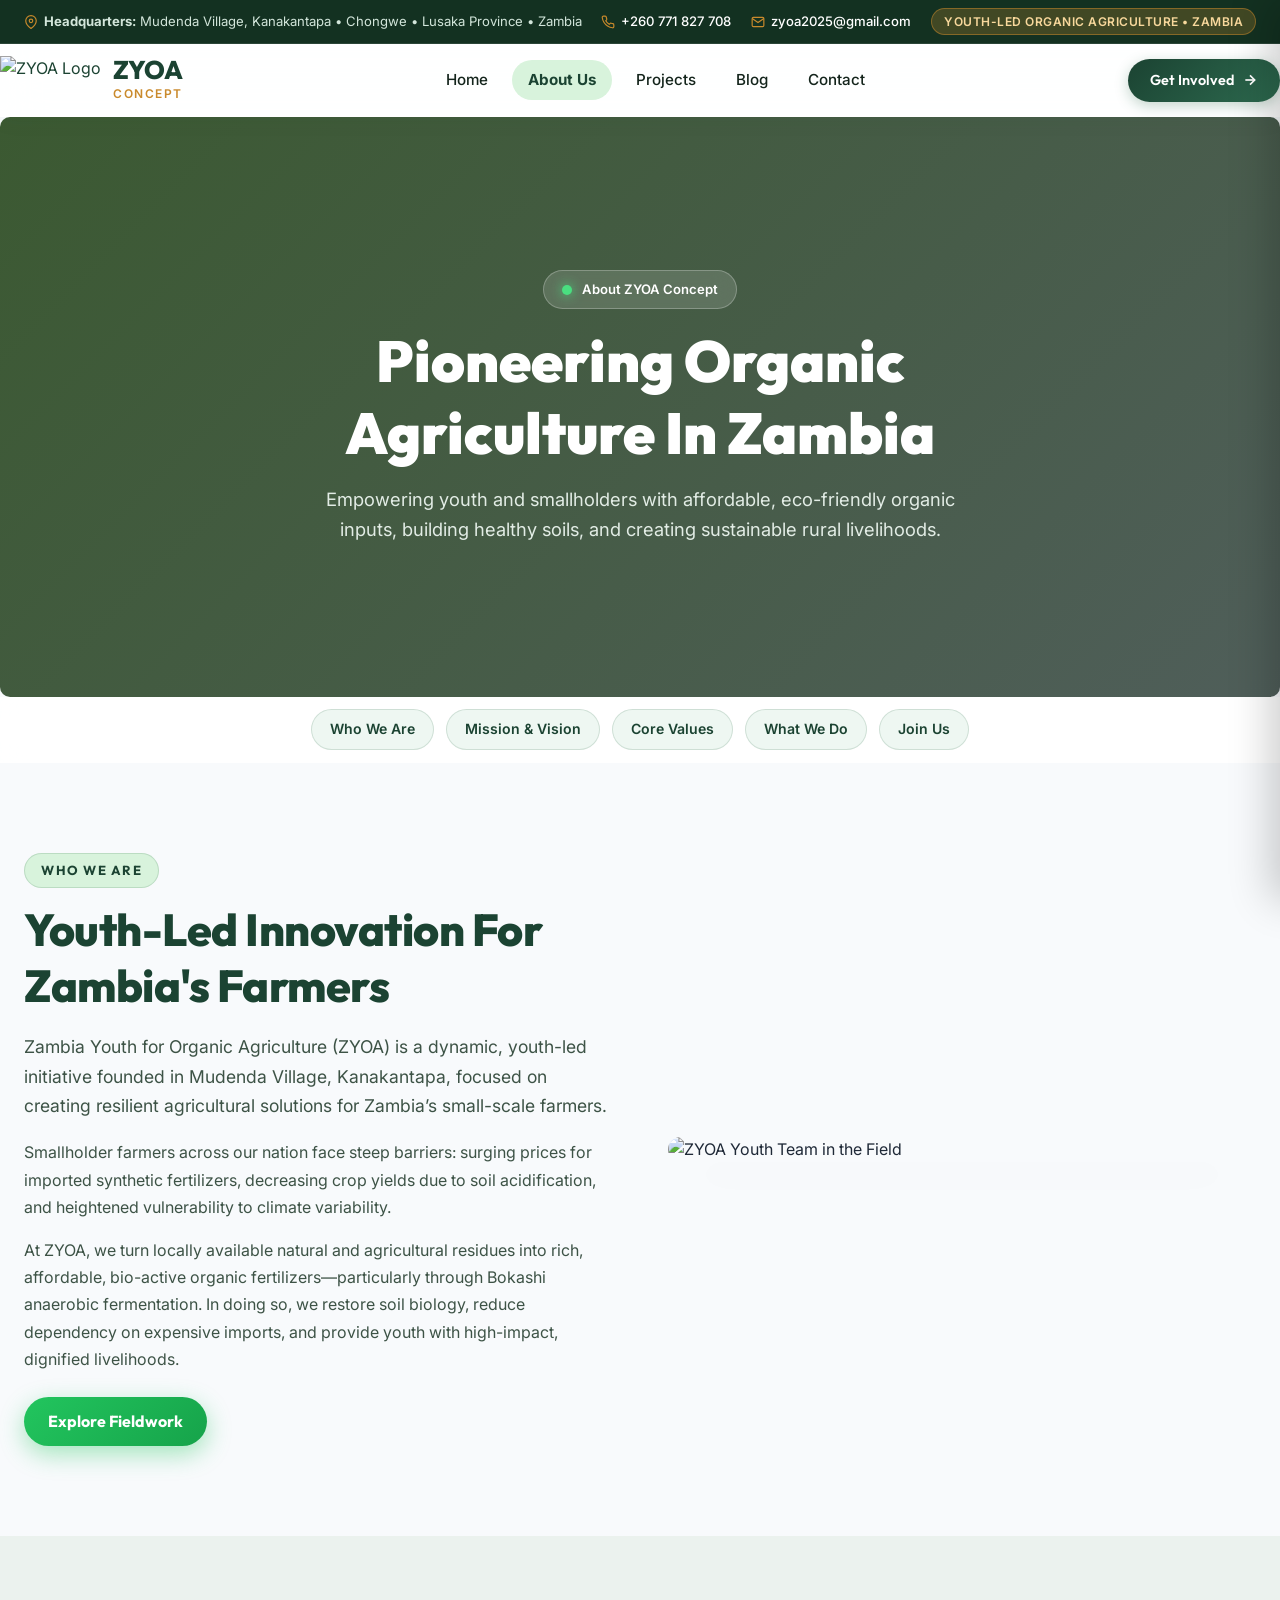
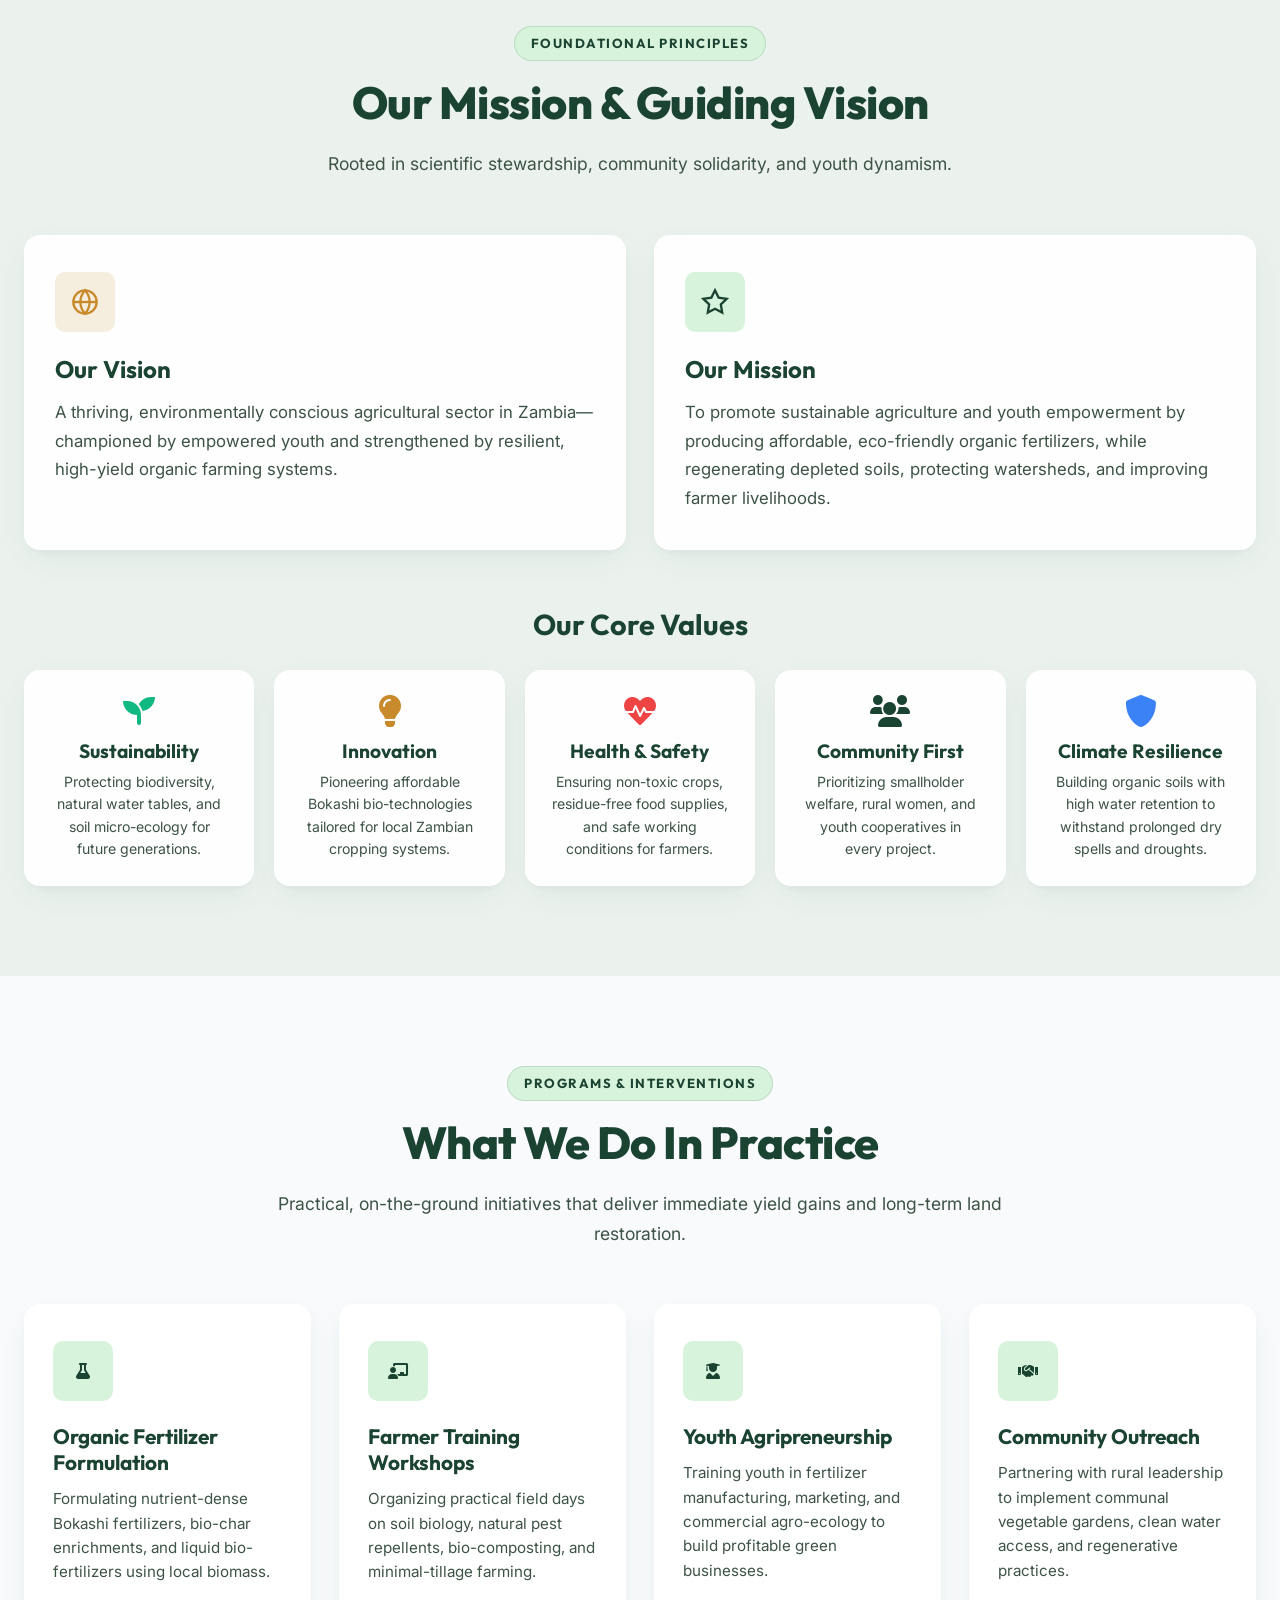
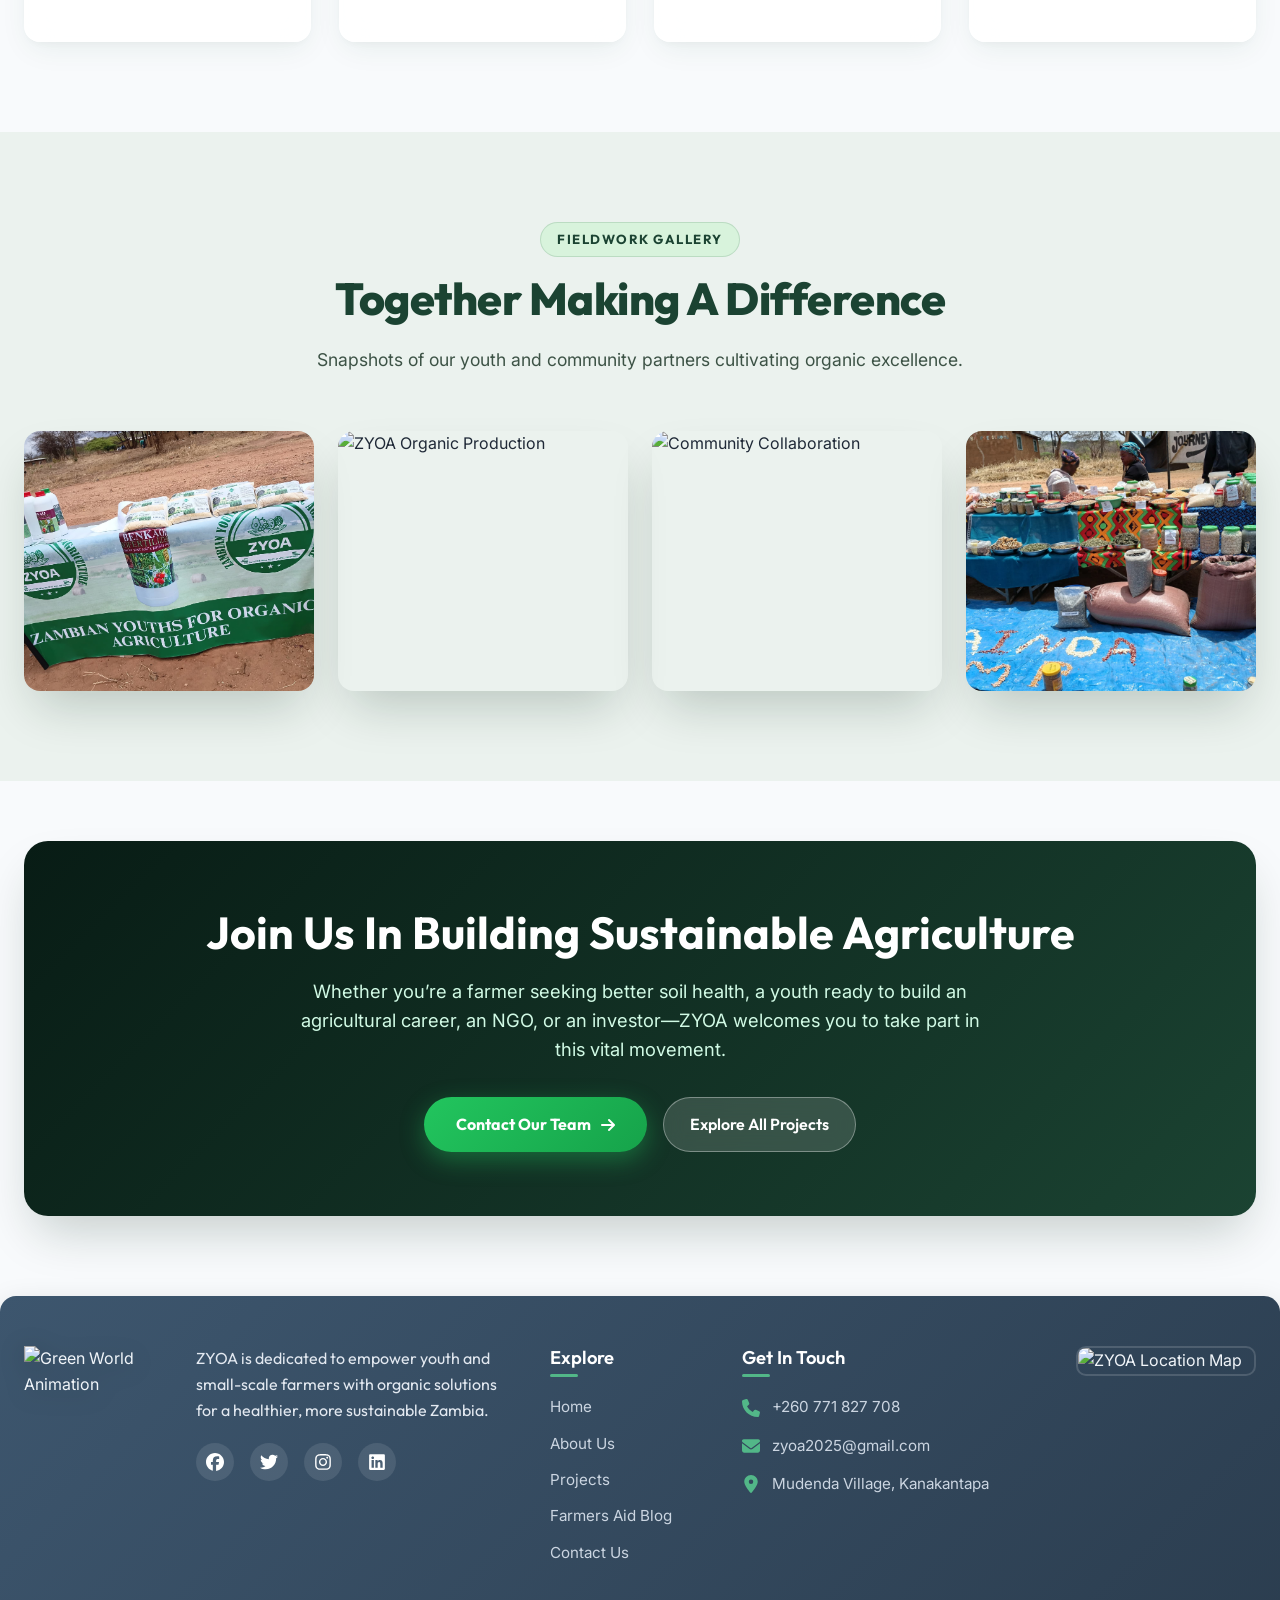
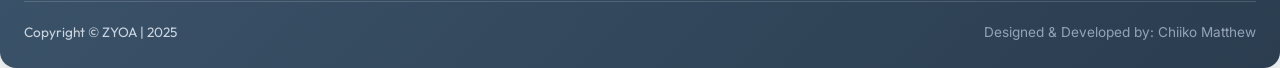
==== about.html @ ff542bc0 "feat: modernize ZYOA website with ambient hero video, Ewana-inspired design system, and responsive a" ====
<!DOCTYPE html>
<html lang="en">
<head>
  <meta charset="UTF-8" />
  <meta name="viewport" content="width=device-width, initial-scale=1.0" />
  <title>About Us | ZYOA Concept - Zambia Youth for Organic Agriculture</title>
  <meta name="description" content="Learn about Zambia Youth for Organic Agriculture (ZYOA) Concept, our youth-led mission, vision, core values, and community impact in Kanakantapa and across Zambia." />
  
  <link rel="icon" type="image/png" href="assets/icons/soursop.png" />
  <link rel="stylesheet" href="static/css/zyoa-theme.css?v=6" />
  <link rel="stylesheet" href="static/css/footer.css?v=6" />
  <link rel="stylesheet" href="global.css?v=6" />
  <link rel="stylesheet" href="https://cdnjs.cloudflare.com/ajax/libs/font-awesome/6.0.0/css/all.min.css" integrity="sha512-9usAa10IRO0HhonpyAIVpjrylPvoDwiPUiKdWk5t3PyolY1cOd4DSE0Ga+ri4AuTroPR5aQvXU9xC6qOPnzFeg==" crossorigin="anonymous" referrerpolicy="no-referrer" />
</head>

<body>
  <!-- Top Utility Bar -->
  <div class="top-utility-bar">
    <div class="container top-bar-inner">
      <div class="top-bar-left">
        <div class="top-info-item">
          <svg xmlns="http://www.w3.org/2000/svg" width="14" height="14" viewBox="0 0 24 24" fill="none" stroke="currentColor" stroke-width="2">
            <path d="M21 10c0 7-9 13-9 13s-9-6-9-13a9 9 0 0 1 18 0z"></path>
            <circle cx="12" cy="10" r="3"></circle>
          </svg>
          <span><strong>Headquarters:</strong> Mudenda Village, Kanakantapa &bull; Chongwe &bull; Lusaka Province &bull; Zambia</span>
        </div>
      </div>
      <div class="top-bar-right">
        <div class="top-info-item">
          <svg xmlns="http://www.w3.org/2000/svg" width="14" height="14" viewBox="0 0 24 24" fill="none" stroke="currentColor" stroke-width="2">
            <path d="M22 16.92v3a2 2 0 0 1-2.18 2 19.79 19.79 0 0 1-8.63-3.07 19.5 19.5 0 0 1-6-6 19.79 19.79 0 0 1-3.07-8.67A2 2 0 0 1 4.11 2h3a2 2 0 0 1 2 1.72 12.84 12.84 0 0 0 .7 2.81 2 2 0 0 1-.45 2.11L8.09 9.91a16 16 0 0 0 6 6l1.27-1.27a2 2 0 0 1 2.11-.45 12.84 12.84 0 0 0 2.81.7A2 2 0 0 1 22 16.92z"></path>
          </svg>
          <a href="tel:+260771827708">+260 771 827 708</a>
        </div>
        <div class="top-info-item">
          <svg xmlns="http://www.w3.org/2000/svg" width="14" height="14" viewBox="0 0 24 24" fill="none" stroke="currentColor" stroke-width="2">
            <path d="M4 4h16c1.1 0 2 .9 2 2v12c0 1.1-.9 2-2 2H4c-1.1 0-2-.9-2-2V6c0-1.1.9-2 2-2z"></path>
            <polyline points="22,6 12,13 2,6"></polyline>
          </svg>
          <a href="mailto:zyoa2025@gmail.com">zyoa2025@gmail.com</a>
        </div>
        <span class="top-badge-compliance">Youth-Led Organic Agriculture &bull; Zambia</span>
      </div>
    </div>
  </div>

  <!-- Sticky Header -->
  <header class="header-main">
    <div class="container header-inner">
      <a href="index.html" class="brand-logo-wrap" aria-label="ZYOA Home">
        <img src="assets/icons/soursop.svg" alt="ZYOA Logo" class="brand-svg-logo" />
        <div class="brand-text-block">
          <span class="brand-name">ZYOA</span>
          <span class="brand-tagline">Concept</span>
        </div>
      </a>

      <nav class="nav-desktop" aria-label="Main Navigation">
        <a href="index.html" class="nav-link">Home</a>
        <a href="about.html" class="nav-link active">About Us</a>
        <a href="projects.html" class="nav-link">Projects</a>
        <a href="blog.html" class="nav-link">Blog</a>
        <a href="contacts.html" class="nav-link">Contact</a>
      </nav>

      <div class="header-actions">
        <a href="contacts.html" class="btn-header-cta">
          <span>Get Involved</span>
          <svg xmlns="http://www.w3.org/2000/svg" width="16" height="16" viewBox="0 0 24 24" fill="none" stroke="currentColor" stroke-width="2.5">
            <line x1="5" y1="12" x2="19" y2="12"></line>
            <polyline points="12 5 19 12 12 19"></polyline>
          </svg>
        </a>
        <button class="hamburger" aria-label="Toggle navigation menu" type="button">
          <span class="hamburger-line"></span>
          <span class="hamburger-line"></span>
          <span class="hamburger-line"></span>
        </button>
      </div>
    </div>
  </header>

  <!-- Mobile Drawer -->
  <div class="drawer-overlay" id="drawerOverlay" aria-hidden="true"></div>
  <div class="mobile-drawer" id="mobileDrawer" aria-hidden="true">
    <div class="drawer-header">
      <div class="brand-logo-wrap">
        <img src="assets/icons/soursop.svg" alt="ZYOA Logo" style="height: 38px;" />
        <div class="brand-text-block">
          <span class="brand-name" style="font-size: 1.3rem;">ZYOA</span>
          <span class="brand-tagline">Concept</span>
        </div>
      </div>
      <button class="drawer-close" aria-label="Close menu">&times;</button>
    </div>
    <nav class="drawer-nav">
      <a href="index.html">Home</a>
      <a href="about.html" class="active">About ZYOA</a>
      <a href="projects.html">Our Projects</a>
      <a href="blog.html">Farmers Aid Blog</a>
      <a href="contacts.html">Contact Us</a>
    </nav>
    <div class="drawer-contacts">
      <p><strong>Phone:</strong> +260 771 827 708</p>
      <p><strong>Email:</strong> zyoa2025@gmail.com</p>
      <div style="margin-top: 16px;">
        <a href="contacts.html" class="btn-primary" style="width: 100%; justify-content: center;">Send Message</a>
      </div>
    </div>
  </div>

  <main>
    <!-- Page Banner -->
    <section class="about-img-container" style="display: flex; align-items: center; justify-content: center; text-align: center; color: #ffffff; padding: 100px 20px;">
      <div style="position: relative; z-index: 2; max-width: 800px;">
        <span class="hero-pill-badge" style="margin-bottom: 16px;">
          <span class="dot-live"></span>
          <span>About ZYOA Concept</span>
        </span>
        <h1 style="font-size: clamp(2.4rem, 4.5vw, 3.8rem); color: #ffffff; margin-bottom: 16px; font-weight: 900;">
          Pioneering Organic Agriculture In Zambia
        </h1>
        <p style="font-size: 1.15rem; color: #e2ece5; max-width: 650px; margin: 0 auto;">
          Empowering youth and smallholders with affordable, eco-friendly organic inputs, building healthy soils, and creating sustainable rural livelihoods.
        </p>
      </div>
    </section>

    <!-- Fixed Sub-navigation Pills -->
    <div style="background: var(--glass-bg); backdrop-filter: blur(12px); border-bottom: 1px solid var(--glass-border); padding: 12px 0; position: sticky; top: 72px; z-index: 90;">
      <div class="container" style="display: flex; justify-content: center; gap: 12px; flex-wrap: wrap;">
        <a href="#who-we-are" class="quick-tag" style="font-size: 0.88rem; padding: 8px 18px; text-decoration: none;">Who We Are</a>
        <a href="#mission-vision" class="quick-tag" style="font-size: 0.88rem; padding: 8px 18px; text-decoration: none;">Mission &amp; Vision</a>
        <a href="#core-values" class="quick-tag" style="font-size: 0.88rem; padding: 8px 18px; text-decoration: none;">Core Values</a>
        <a href="#what-we-do" class="quick-tag" style="font-size: 0.88rem; padding: 8px 18px; text-decoration: none;">What We Do</a>
        <a href="#join-us" class="quick-tag" style="font-size: 0.88rem; padding: 8px 18px; text-decoration: none;">Join Us</a>
      </div>
    </div>

    <!-- Who We Are Section -->
    <section class="section-block" id="who-we-are">
      <div class="container">
        <div class="split-grid-2">
          <div>
            <span class="section-badge-pill">Who We Are</span>
            <h2 class="section-heading-title">Youth-Led Innovation For Zambia's Farmers</h2>
            <p class="section-lead-text" style="margin-bottom: 18px;">
              Zambia Youth for Organic Agriculture (ZYOA) is a dynamic, youth-led initiative founded in Mudenda Village, Kanakantapa, focused on creating resilient agricultural solutions for Zambia’s small-scale farmers.
            </p>
            <p style="margin-bottom: 16px; line-height: 1.7;">
              Smallholder farmers across our nation face steep barriers: surging prices for imported synthetic fertilizers, decreasing crop yields due to soil acidification, and heightened vulnerability to climate variability.
            </p>
            <p style="margin-bottom: 24px; line-height: 1.7;">
              At ZYOA, we turn locally available natural and agricultural residues into rich, affordable, bio-active organic fertilizers—particularly through Bokashi anaerobic fermentation. In doing so, we restore soil biology, reduce dependency on expensive imports, and provide youth with high-impact, dignified livelihoods.
            </p>
            <div style="display: flex; gap: 14px;">
              <a href="projects.html" class="btn-primary" style="padding: 12px 24px;">Explore Fieldwork</a>
            </div>
          </div>
          <div class="split-image-wrap">
            <img src="assets/images/members.webp" alt="ZYOA Youth Team in the Field" loading="lazy" />
          </div>
        </div>
      </div>
    </section>

    <!-- Mission, Vision & Core Values Section -->
    <section class="section-block alt-bg" id="mission-vision">
      <div class="container">
        <div class="section-header-center">
          <span class="section-badge-pill">Foundational Principles</span>
          <h2 class="section-heading-title">Our Mission &amp; Guiding Vision</h2>
          <p class="section-lead-text">
            Rooted in scientific stewardship, community solidarity, and youth dynamism.
          </p>
        </div>

        <div style="display: grid; grid-template-columns: repeat(auto-fit, minmax(320px, 1fr)); gap: 28px; margin-bottom: 56px;">
          <!-- Vision Card -->
          <div class="glass-card" style="padding: 36px 30px;">
            <div class="service-icon-wrap" style="background: rgba(201, 138, 44, 0.15); color: var(--color-accent-gold);">
              <svg xmlns="http://www.w3.org/2000/svg" viewBox="0 0 24 24" fill="none" stroke="currentColor" stroke-width="2">
                <circle cx="12" cy="12" r="10"></circle>
                <line x1="2" y1="12" x2="22" y2="12"></line>
                <path d="M12 2a15.3 15.3 0 0 1 4 10 15.3 15.3 0 0 1-4 10 15.3 15.3 0 0 1-4-10 15.3 15.3 0 0 1 4-10z"></path>
              </svg>
            </div>
            <h3 style="font-size: 1.5rem; margin-bottom: 14px;">Our Vision</h3>
            <p style="font-size: 1.05rem; line-height: 1.7;">
              A thriving, environmentally conscious agricultural sector in Zambia—championed by empowered youth and strengthened by resilient, high-yield organic farming systems.
            </p>
          </div>

          <!-- Mission Card -->
          <div class="glass-card" style="padding: 36px 30px;">
            <div class="service-icon-wrap" style="background: var(--color-accent-soft); color: var(--color-primary);">
              <svg xmlns="http://www.w3.org/2000/svg" viewBox="0 0 24 24" fill="none" stroke="currentColor" stroke-width="2">
                <polygon points="12 2 15.09 8.26 22 9.27 17 14.14 18.18 21.02 12 17.77 5.82 21.02 7 14.14 2 9.27 8.91 8.26 12 2"></polygon>
              </svg>
            </div>
            <h3 style="font-size: 1.5rem; margin-bottom: 14px;">Our Mission</h3>
            <p style="font-size: 1.05rem; line-height: 1.7;">
              To promote sustainable agriculture and youth empowerment by producing affordable, eco-friendly organic fertilizers, while regenerating depleted soils, protecting watersheds, and improving farmer livelihoods.
            </p>
          </div>
        </div>

        <!-- Core Values Grid -->
        <div id="core-values" style="margin-top: 40px;">
          <h3 style="font-size: 1.8rem; text-align: center; margin-bottom: 28px; color: var(--color-primary);">Our Core Values</h3>
          <div style="display: grid; grid-template-columns: repeat(auto-fit, minmax(220px, 1fr)); gap: 20px;">
            <div class="glass-card" style="padding: 24px; text-align: center;">
              <i class="fas fa-seedling" style="font-size: 2rem; color: var(--color-accent-emerald); margin-bottom: 12px;"></i>
              <h4 style="font-size: 1.2rem; margin-bottom: 8px;">Sustainability</h4>
              <p style="font-size: 0.88rem;">Protecting biodiversity, natural water tables, and soil micro-ecology for future generations.</p>
            </div>
            <div class="glass-card" style="padding: 24px; text-align: center;">
              <i class="fas fa-lightbulb" style="font-size: 2rem; color: var(--color-accent-gold); margin-bottom: 12px;"></i>
              <h4 style="font-size: 1.2rem; margin-bottom: 8px;">Innovation</h4>
              <p style="font-size: 0.88rem;">Pioneering affordable Bokashi bio-technologies tailored for local Zambian cropping systems.</p>
            </div>
            <div class="glass-card" style="padding: 24px; text-align: center;">
              <i class="fas fa-heartbeat" style="font-size: 2rem; color: #ef4444; margin-bottom: 12px;"></i>
              <h4 style="font-size: 1.2rem; margin-bottom: 8px;">Health &amp; Safety</h4>
              <p style="font-size: 0.88rem;">Ensuring non-toxic crops, residue-free food supplies, and safe working conditions for farmers.</p>
            </div>
            <div class="glass-card" style="padding: 24px; text-align: center;">
              <i class="fas fa-users" style="font-size: 2rem; color: var(--color-primary); margin-bottom: 12px;"></i>
              <h4 style="font-size: 1.2rem; margin-bottom: 8px;">Community First</h4>
              <p style="font-size: 0.88rem;">Prioritizing smallholder welfare, rural women, and youth cooperatives in every project.</p>
            </div>
            <div class="glass-card" style="padding: 24px; text-align: center;">
              <i class="fas fa-shield-alt" style="font-size: 2rem; color: #3b82f6; margin-bottom: 12px;"></i>
              <h4 style="font-size: 1.2rem; margin-bottom: 8px;">Climate Resilience</h4>
              <p style="font-size: 0.88rem;">Building organic soils with high water retention to withstand prolonged dry spells and droughts.</p>
            </div>
          </div>
        </div>
      </div>
    </section>

    <!-- What We Do Detailed Breakdown -->
    <section class="section-block" id="what-we-do">
      <div class="container">
        <div class="section-header-center">
          <span class="section-badge-pill">Programs &amp; Interventions</span>
          <h2 class="section-heading-title">What We Do In Practice</h2>
          <p class="section-lead-text">
            Practical, on-the-ground initiatives that deliver immediate yield gains and long-term land restoration.
          </p>
        </div>

        <div class="cards-grid-4">
          <div class="glass-card feature-service-card">
            <div class="service-icon-wrap"><i class="fas fa-flask"></i></div>
            <h3>Organic Fertilizer Formulation</h3>
            <p>Formulating nutrient-dense Bokashi fertilizers, bio-char enrichments, and liquid bio-fertilizers using local biomass.</p>
          </div>

          <div class="glass-card feature-service-card">
            <div class="service-icon-wrap"><i class="fas fa-chalkboard-teacher"></i></div>
            <h3>Farmer Training Workshops</h3>
            <p>Organizing practical field days on soil biology, natural pest repellents, bio-composting, and minimal-tillage farming.</p>
          </div>

          <div class="glass-card feature-service-card">
            <div class="service-icon-wrap"><i class="fas fa-user-graduate"></i></div>
            <h3>Youth Agripreneurship</h3>
            <p>Training youth in fertilizer manufacturing, marketing, and commercial agro-ecology to build profitable green businesses.</p>
          </div>

          <div class="glass-card feature-service-card">
            <div class="service-icon-wrap"><i class="fas fa-handshake"></i></div>
            <h3>Community Outreach</h3>
            <p>Partnering with rural leadership to implement communal vegetable gardens, clean water access, and regenerative practices.</p>
          </div>
        </div>
      </div>
    </section>

    <!-- Fieldwork Gallery / Aspirations -->
    <section class="section-block alt-bg">
      <div class="container">
        <div class="section-header-center">
          <span class="section-badge-pill">Fieldwork Gallery</span>
          <h2 class="section-heading-title">Together Making A Difference</h2>
          <p class="section-lead-text">Snapshots of our youth and community partners cultivating organic excellence.</p>
        </div>

        <div style="display: grid; grid-template-columns: repeat(auto-fit, minmax(280px, 1fr)); gap: 24px;">
          <div class="split-image-wrap" style="height: 260px;">
            <img src="assets/IMG-20261003-WA0013.jpg" alt="ZYOA Benkaol Biofertilizer Showcase" style="height: 100%; object-fit: cover;" loading="lazy" />
          </div>
          <div class="split-image-wrap" style="height: 260px;">
            <img src="assets/images/bbbb.webp" alt="ZYOA Organic Production" style="height: 100%; object-fit: cover;" loading="lazy" />
          </div>
          <div class="split-image-wrap" style="height: 260px;">
            <img src="assets/images/cccc.webp" alt="Community Collaboration" style="height: 100%; object-fit: cover;" loading="lazy" />
          </div>
          <div class="split-image-wrap" style="height: 260px;">
            <img src="assets/IMG-20261003-WA0014.jpg" alt="Indigenous Seed Exhibition &amp; Capacity Fair" style="height: 100%; object-fit: cover;" loading="lazy" />
          </div>
        </div>
      </div>
    </section>

    <!-- Join Us Callout Banner -->
    <div class="container" id="join-us">
      <div class="callout-banner">
        <h2>Join Us In Building Sustainable Agriculture</h2>
        <p>
          Whether you’re a farmer seeking better soil health, a youth ready to build an agricultural career, an NGO, or an investor—ZYOA welcomes you to take part in this vital movement.
        </p>
        <div style="display: flex; justify-content: center; gap: 16px; flex-wrap: wrap;">
          <a href="contacts.html" class="btn-primary" style="padding: 14px 32px;">
            <span>Contact Our Team</span>
            <i class="fas fa-arrow-right"></i>
          </a>
          <a href="projects.html" class="btn-secondary">
            <span>Explore All Projects</span>
          </a>
        </div>
      </div>
    </div>
  </main>

  <!-- Responsive Footer -->
  <footer class="zyoa-footer">
    <div class="Zyoa-footer-container">
      <img class="green-world-svg" src="assets/icons/green.gif" alt="Green World Animation" />

      <div class="zyoa-footer-content-container">
        <div class="footer-social-icons-container">
          <h3>ZYOA is dedicated to empower youth and small-scale farmers with organic solutions for a healthier, more sustainable Zambia.</h3>  
          <div class="footer-social-icons">
            <a href="https://facebook.com" target="_blank" rel="noopener noreferrer" aria-label="ZYOA Facebook">
              <svg xmlns="http://www.w3.org/2000/svg" viewBox="0 0 512 512"><path d="M512 256C512 114.6 397.4 0 256 0S0 114.6 0 256C0 376 82.7 476.8 194.2 504.5V334.2H141.4V256h52.8V222.3c0-87.1 39.4-127.5 125-127.5c16.2 0 44.2 3.2 55.7 6.4V172c-6-.6-16.5-1-29.6-1c-42 0-58.2 15.9-58.2 57.2V256h83.6l-14.4 78.2H287V510.1C413.8 494.8 512 386.9 512 256h0z"/></svg>                  
            </a>
            <a href="https://twitter.com" target="_blank" rel="noopener noreferrer" aria-label="ZYOA Twitter">
              <svg xmlns="http://www.w3.org/2000/svg" viewBox="0 0 512 512"><path d="M459.4 151.7c.3 4.5 .3 9.1 .3 13.6 0 138.7-105.6 298.6-298.6 298.6-59.5 0-114.7-17.2-161.1-47.1 8.4 1 16.6 1.3 25.3 1.3 49.1 0 94.2-16.6 130.3-44.8-46.1-1-84.8-31.2-98.1-72.8 6.5 1 13 1.6 19.8 1.6 9.4 0 18.8-1.3 27.6-3.6-48.1-9.7-84.1-52-84.1-103v-1.3c14 7.8 30.2 12.7 47.4 13.3-28.3-18.8-46.8-51-46.8-87.4 0-19.5 5.2-37.4 14.3-53 51.7 63.7 129.3 105.3 216.4 109.8-1.6-7.8-2.6-15.9-2.6-24 0-57.8 46.8-104.9 104.9-104.9 30.2 0 57.5 12.7 76.7 33.1 23.7-4.5 46.5-13.3 66.6-25.3-7.8 24.4-24.4 44.8-46.1 57.8 21.1-2.3 41.6-8.1 60.4-16.2-14.3 20.8-32.2 39.3-52.6 54.3z"/></svg>
            </a>
            <a href="https://instagram.com" target="_blank" rel="noopener noreferrer" aria-label="ZYOA Instagram">
              <svg xmlns="http://www.w3.org/2000/svg" viewBox="0 0 448 512"><path d="M224.1 141c-63.6 0-114.9 51.3-114.9 114.9s51.3 114.9 114.9 114.9S339 319.5 339 255.9 287.7 141 224.1 141zm0 189.6c-41.1 0-74.7-33.5-74.7-74.7s33.5-74.7 74.7-74.7 74.7 33.5 74.7 74.7-33.6 74.7-74.7 74.7zm146.4-194.3c0 14.9-12 26.8-26.8 26.8-14.9 0-26.8-12-26.8-26.8s12-26.8 26.8-26.8 26.8 12 26.8 26.8zm76.1 27.2c-1.7-35.9-9.9-67.7-36.2-93.9-26.2-26.2-58-34.4-93.9-36.2-37-2.1-147.9-2.1-184.9 0-35.8 1.7-67.6 9.9-93.9 36.1s-34.4 58-36.2 93.9c-2.1 37-2.1 147.9 0 184.9 1.7 35.9 9.9 67.7 36.2 93.9s58 34.4 93.9 36.2c37 2.1 147.9 2.1 184.9 0 35.9-1.7 67.7-9.9 93.9-36.2 26.2-26.2 34.4-58 36.2-93.9 2.1-37 2.1-147.8 0-184.8zM398.8 388c-7.8 19.6-22.9 34.7-42.6 42.6-29.5 11.7-99.5 9-132.1 9s-102.7 2.6-132.1-9c-19.6-7.8-34.7-22.9-42.6-42.6-11.7-29.5-9-99.5-9-132.1s-2.6-102.7 9-132.1c7.8-19.6 22.9-34.7 42.6-42.6 29.5-11.7 99.5-9 132.1-9s102.7-2.6 132.1 9c19.6 7.8 34.7 22.9 42.6 42.6 11.7 29.5 9 99.5 9 132.1s2.7 102.7-9 132.1z"/></svg>
            </a>
            <a href="https://linkedin.com" target="_blank" rel="noopener noreferrer" aria-label="ZYOA LinkedIn">
              <svg xmlns="http://www.w3.org/2000/svg" viewBox="0 0 448 512"><path d="M416 32H31.9C14.3 32 0 46.5 0 64.3v383.4C0 465.5 14.3 480 31.9 480H416c17.6 0 32-14.5 32-32.3V64.3c0-17.8-14.4-32.3-32-32.3zM135.4 416H69V202.2h66.5V416zm-33.2-243c-21.3 0-38.5-17.3-38.5-38.5S80.9 96 102.2 96c21.2 0 38.5 17.3 38.5 38.5 0 21.3-17.2 38.5-38.5 38.5zm282.1 243h-66.4V312c0-24.8-.5-56.7-34.5-56.7-34.6 0-39.9 27-39.9 54.9V416h-66.4V202.2h63.7v29.2h.9c8.9-16.8 30.6-34.5 62.9-34.5 67.2 0 79.7 44.3 79.7 101.9V416z"/></svg>                  
            </a>
          </div>
        </div>

        <div class="explore-container">
          <h3>Explore</h3>
          <div class="explore-links">
            <a href="index.html">Home</a>
            <a href="about.html">About Us</a>
            <a href="projects.html">Projects</a>
            <a href="blog.html">Farmers Aid Blog</a>
            <a href="contacts.html">Contact Us</a>
          </div>
        </div>

        <div class="footer-get-in-touch-container">
          <h3>Get In Touch</h3>
          <div class="contact-address">
            <div class="contact-plus-address">
              <svg xmlns="http://www.w3.org/2000/svg" viewBox="0 0 512 512"><path d="M164.9 24.6c-7.7-18.6-28-28.5-47.4-23.2l-88 24C12.1 30.2 0 46 0 64C0 311.4 200.6 512 448 512c18 0 33.8-12.1 38.6-29.5l24-88c5.3-19.4-4.6-39.7-23.2-47.4l-96-40c-16.3-6.8-35.2-2.1-46.3 11.6L304.7 368C234.3 334.7 177.3 277.7 144 207.3L193.3 167c13.7-11.2 18.4-30 11.6-46.3l-40-96z"/></svg>                                             
              <a href="tel:+260771827708">+260 771 827 708</a>
            </div>
            <div class="contact-plus-address">
              <svg xmlns="http://www.w3.org/2000/svg" viewBox="0 0 512 512"><path d="M48 64C21.5 64 0 85.5 0 112c0 15.1 7.1 29.3 19.2 38.4L236.8 313.6c11.4 8.5 27 8.5 38.4 0L492.8 150.4c12.1-9.1 19.2-23.3 19.2-38.4c0-26.5-21.5-48-48-48L48 64zM0 176L0 384c0 35.3 28.7 64 64 64l384 0c35.3 0 64-28.7 64-64l0-208L294.4 339.2c-22.8 17.1-54 17.1-76.8 0L0 176z"/></svg>          
              <a href="mailto:zyoa2025@gmail.com">zyoa2025@gmail.com</a>
            </div>
            <div class="location-foot">
              <svg xmlns="http://www.w3.org/2000/svg" viewBox="0 0 384 512"><path d="M215.7 499.2C267 435 384 279.4 384 192C384 86 298 0 192 0S0 86 0 192c0 87.4 117 243 168.3 307.2c12.3 15.3 35.1 15.3 47.4 0zM192 128a64 64 0 1 1 0 128 64 64 0 1 1 0-128z"/></svg>              
              <a href="https://maps.google.com/?q=Mudenda+Village+Kanakantapa+Zambia" target="_blank" rel="noopener noreferrer">Mudenda Village, Kanakantapa</a>
            </div>
          </div>
        </div>

        <div class="footer-map">
          <img src="assets/images/map.webp" alt="ZYOA Location Map" loading="lazy" />
        </div>
      </div>
    </div>

    <hr class="footer-divider" />
   
    <div class="bottom-copy">
      <h6>Copyright &copy; ZYOA | 2025</h6>
      <a href="#" class="develop-by">Designed &amp; Developed by: Chiiko Matthew</a>
    </div>
  </footer>

  <!-- Google tag (gtag.js) -->
  <script async src="https://www.googletagmanager.com/gtag/js?id=G-D9HJB6NCC0"></script>
  <script>
    window.dataLayer = window.dataLayer || [];
    function gtag(){dataLayer.push(arguments);}
    gtag('js', new Date());
    gtag('config', 'G-D9HJB6NCC0');
  </script>

  <script src="static/js/ambient-video.js"></script>
</body>
</html>
---- static/css/zyoa-theme.css ----
/* ==========================================================================
   ZYOA CONCEPT - ZAMBIA YOUTH FOR ORGANIC AGRICULTURE
   Master Theme & Design System (zyoa-theme.css)
   Inspired by modern eco-environmental design with ambient video & glassmorphism
   ========================================================================== */

/* --- Google Fonts --- */
@import url('https://fonts.googleapis.com/css2?family=Inter:wght@300;400;500;600;700&family=Outfit:wght@400;500;600;700;800;900&display=swap');

:root {
  /* Core Organic Agriculture Palette */
  --color-primary: #155734;          /* Deep Zambian Forest Green */
  --color-primary-dark: #0a2918;     /* Ultra Deep Forest */
  --color-primary-light: #207a4a;    /* Medium Forest Green */
  --color-accent-green: #2da44e;     /* Vibrant Emerald Leaf */
  --color-accent-emerald: #10b981;   /* Fresh Shoot Green */
  --color-accent-gold: #c98a2c;      /* Warm Harvest / Copper Gold */
  --color-gold-hover: #df9b35;       /* Light Harvest Gold */
  --color-accent-soft: #e8f5e9;      /* Soft Organic Tint */
  --color-earth: #7a4e25;            /* Rich Soil Brown */

  /* Text Colors */
  --text-main: #13241b;              /* Dark Charcoal Green */
  --text-muted: #3d5346;             /* Forest Gray */
  --text-light: #647b6f;             /* Subtle Meta Text */
  --text-white: #ffffff;

  /* Glassmorphic Surfaces */
  --glass-bg: rgba(255, 255, 255, 0.88);
  --glass-bg-subtle: rgba(255, 255, 255, 0.72);
  --glass-bg-solid: rgba(255, 255, 255, 0.95);
  --glass-border: rgba(255, 255, 255, 0.85);
  --glass-border-subtle: rgba(21, 87, 52, 0.12);

  /* Elevation Shadows */
  --glass-shadow: 0 10px 30px -5px rgba(21, 87, 52, 0.08), 0 4px 10px -2px rgba(0, 0, 0, 0.04);
  --glass-shadow-hover: 0 20px 35px -8px rgba(21, 87, 52, 0.16), 0 8px 15px -3px rgba(0, 0, 0, 0.06);
  --glass-shadow-floating: 0 25px 50px -12px rgba(10, 41, 24, 0.22);

  /* Radii */
  --radius-sm: 8px;
  --radius-md: 14px;
  --radius-lg: 20px;
  --radius-pill: 9999px;

  /* Transitions */
  --transition-fast: 0.2s ease;
  --transition-normal: 0.35s cubic-bezier(0.16, 1, 0.3, 1);
}

/* --- Global Reset & Base Setup --- */
*, *::before, *::after {
  box-sizing: border-box;
  margin: 0;
  padding: 0;
}

html {
  scroll-behavior: smooth;
  font-size: 16px;
}

body {
  font-family: 'Inter', -apple-system, BlinkMacSystemFont, 'Segoe UI', Roboto, sans-serif;
  color: var(--text-main);
  background-color: #f4f7f5;
  line-height: 1.6;
  overflow-x: hidden;
  position: relative;
  min-height: 100vh;
  -webkit-font-smoothing: antialiased;
}

body.no-scroll {
  overflow: hidden;
}

h1, h2, h3, h4, h5, h6 {
  font-family: 'Outfit', sans-serif;
  color: var(--color-primary);
  font-weight: 700;
  line-height: 1.25;
}

p {
  color: var(--text-muted);
}

a {
  color: var(--color-primary);
  text-decoration: none;
  transition: all var(--transition-fast);
}

img {
  max-width: 100%;
  height: auto;
  display: block;
}

.container {
  width: 100%;
  max-width: 1280px;
  margin: 0 auto;
  padding: 0 24px;
}

/* ==========================================================================
   Ambient Video Background Layer (Hardware Accelerated & Zero-Glitch)
   ========================================================================== */

.background-video-container {
  position: absolute;
  top: 0;
  left: 0;
  width: 100%;
  height: 100%;
  overflow: hidden;
  z-index: 1;
  pointer-events: none;
  background: var(--color-primary-dark) url('../../videos/maize_field_poster.webp') center/cover no-repeat;
}

.background-video {
  width: 100%;
  height: 100%;
  object-fit: cover;
  transform: translate3d(0, 0, 0); /* Force GPU acceleration */
  will-change: transform;
}

.video-overlay {
  position: absolute;
  top: 0;
  left: 0;
  width: 100%;
  height: 100%;
  background: linear-gradient(
    135deg, 
    rgba(10, 41, 24, 0.88) 0%, 
    rgba(19, 74, 43, 0.78) 50%,
    rgba(10, 41, 24, 0.92) 100%
  );
  z-index: 2;
  pointer-events: none;
}

/* Ambient Video Floating Control Pill */
.ambient-controls {
  position: fixed;
  bottom: 24px;
  right: 24px;
  z-index: 99;
  display: flex;
  gap: 10px;
}

.btn-ambient-control {
  display: inline-flex;
  align-items: center;
  gap: 8px;
  background: var(--glass-bg-solid);
  color: var(--color-primary);
  border: 1px solid var(--glass-border);
  padding: 8px 16px;
  border-radius: var(--radius-pill);
  font-size: 0.82rem;
  font-weight: 600;
  cursor: pointer;
  box-shadow: var(--glass-shadow-floating);
  backdrop-filter: blur(12px);
  -webkit-backdrop-filter: blur(12px);
  transition: all var(--transition-fast);
}

.btn-ambient-control:hover {
  background: #ffffff;
  color: var(--color-accent-gold);
  transform: translateY(-2px);
  box-shadow: var(--glass-shadow-hover);
}

/* ==========================================================================
   Top Utility Bar & Sticky Glass Navigation Header
   ========================================================================== */

.top-utility-bar {
  background: rgba(10, 41, 24, 0.96);
  color: #e2ece5;
  font-size: 0.82rem;
  padding: 8px 0;
  position: relative;
  z-index: 101;
  border-bottom: 1px solid rgba(255, 255, 255, 0.1);
}

.top-bar-inner {
  display: flex;
  justify-content: space-between;
  align-items: center;
  flex-wrap: wrap;
  gap: 12px;
}

.top-bar-left, .top-bar-right {
  display: flex;
  align-items: center;
  gap: 20px;
  flex-wrap: wrap;
}

.top-info-item {
  display: flex;
  align-items: center;
  gap: 6px;
  color: #d3e6db;
}

.top-info-item svg {
  color: var(--color-accent-gold);
  width: 14px;
  height: 14px;
}

.top-info-item a {
  color: #ffffff;
  font-weight: 500;
}

.top-info-item a:hover {
  color: var(--color-accent-gold);
}

.top-badge-compliance {
  background: rgba(201, 138, 44, 0.25);
  border: 1px solid rgba(201, 138, 44, 0.5);
  color: #f8d89c;
  padding: 3px 12px;
  border-radius: var(--radius-pill);
  font-size: 0.75rem;
  font-weight: 600;
  text-transform: uppercase;
  letter-spacing: 0.5px;
}

/* Main Sticky Navigation Header */
.header-main {
  position: sticky;
  top: 0;
  width: 100%;
  z-index: 100;
  background: var(--glass-bg);
  backdrop-filter: blur(20px) saturate(190%);
  -webkit-backdrop-filter: blur(20px) saturate(190%);
  border-bottom: 1px solid var(--glass-border);
  box-shadow: 0 4px 20px rgba(21, 87, 52, 0.05);
  transition: all var(--transition-normal);
}

.header-main.scrolled {
  background: rgba(255, 255, 255, 0.96);
  box-shadow: 0 8px 30px rgba(10, 41, 24, 0.12);
  padding: 2px 0;
}

.header-inner {
  display: flex;
  justify-content: space-between;
  align-items: center;
  padding: 12px 0;
}

.brand-logo-wrap {
  display: flex;
  align-items: center;
  gap: 12px;
  text-decoration: none;
}

.brand-svg-logo {
  height: 48px;
  width: auto;
  transition: transform var(--transition-fast);
}

.brand-logo-wrap:hover .brand-svg-logo {
  transform: scale(1.05);
}

.brand-text-block {
  display: flex;
  flex-direction: column;
}

.brand-name {
  font-family: 'Outfit', sans-serif;
  font-size: 1.6rem;
  font-weight: 800;
  letter-spacing: -0.5px;
  color: var(--color-primary);
  line-height: 1;
}

.brand-tagline {
  font-size: 0.75rem;
  font-weight: 600;
  color: var(--color-accent-gold);
  text-transform: uppercase;
  letter-spacing: 1.5px;
  margin-top: 2px;
}

/* Desktop Navigation */
.nav-desktop {
  display: flex;
  align-items: center;
  gap: 8px;
}

.nav-link {
  font-family: 'Inter', sans-serif;
  font-size: 0.95rem;
  font-weight: 500;
  color: var(--text-main);
  padding: 8px 16px;
  border-radius: var(--radius-pill);
  transition: all var(--transition-fast);
  position: relative;
}

.nav-link:hover {
  color: var(--color-primary);
  background: rgba(21, 87, 52, 0.06);
}

.nav-link.active {
  color: var(--color-primary);
  font-weight: 700;
  background: var(--color-accent-soft);
}

.header-actions {
  display: flex;
  align-items: center;
  gap: 16px;
}

.btn-header-cta {
  display: inline-flex;
  align-items: center;
  gap: 8px;
  background: linear-gradient(135deg, var(--color-primary) 0%, var(--color-primary-light) 100%);
  color: #ffffff !important;
  font-family: 'Outfit', sans-serif;
  font-size: 0.9rem;
  font-weight: 600;
  padding: 10px 22px;
  border-radius: var(--radius-pill);
  box-shadow: 0 4px 14px rgba(21, 87, 52, 0.25);
  transition: all var(--transition-fast);
}

.btn-header-cta:hover {
  transform: translateY(-2px);
  box-shadow: 0 6px 20px rgba(21, 87, 52, 0.35);
  background: linear-gradient(135deg, var(--color-primary-light) 0%, var(--color-accent-green) 100%);
}

/* Mobile Hamburger */
.hamburger {
  display: none;
  flex-direction: column;
  justify-content: space-between;
  width: 28px;
  height: 20px;
  background: transparent;
  border: none;
  cursor: pointer;
  padding: 0;
  z-index: 102;
}

.hamburger-line {
  width: 100%;
  height: 2.5px;
  background: var(--color-primary);
  border-radius: 2px;
  transition: all var(--transition-fast);
}

/* ==========================================================================
   Mobile Navigation Drawer & Backdrop
   ========================================================================== */

.drawer-overlay {
  position: fixed;
  inset: 0;
  background: rgba(10, 41, 24, 0.6);
  backdrop-filter: blur(8px);
  -webkit-backdrop-filter: blur(8px);
  z-index: 998;
  opacity: 0;
  pointer-events: none;
  transition: opacity var(--transition-normal);
}

.drawer-overlay.open {
  opacity: 1;
  pointer-events: auto;
}

.mobile-drawer {
  position: fixed;
  top: 0;
  right: 0;
  width: 85%;
  max-width: 380px;
  height: 100%;
  background: var(--glass-bg-solid);
  backdrop-filter: blur(24px);
  -webkit-backdrop-filter: blur(24px);
  z-index: 999;
  padding: 32px 24px;
  display: flex;
  flex-direction: column;
  justify-content: space-between;
  transform: translateX(100%);
  transition: transform var(--transition-normal);
  box-shadow: -10px 0 40px rgba(0, 0, 0, 0.2);
}

.mobile-drawer.open {
  transform: translateX(0);
}

.drawer-header {
  display: flex;
  justify-content: space-between;
  align-items: center;
  margin-bottom: 32px;
  border-bottom: 1px solid var(--glass-border-subtle);
  padding-bottom: 16px;
}

.drawer-close {
  background: transparent;
  border: none;
  font-size: 2rem;
  color: var(--color-primary);
  cursor: pointer;
  line-height: 1;
}

.drawer-nav {
  display: flex;
  flex-direction: column;
  gap: 16px;
}

.drawer-nav a {
  font-family: 'Outfit', sans-serif;
  font-size: 1.15rem;
  font-weight: 600;
  color: var(--text-main);
  padding: 10px 14px;
  border-radius: var(--radius-sm);
  transition: all var(--transition-fast);
}

.drawer-nav a:hover,
.drawer-nav a.active {
  background: var(--color-accent-soft);
  color: var(--color-primary);
}

.drawer-contacts {
  border-top: 1px solid var(--glass-border-subtle);
  padding-top: 20px;
  font-size: 0.85rem;
  color: var(--text-muted);
}

.drawer-contacts p {
  margin-bottom: 8px;
}

/* ==========================================================================
   Hero Section with Video Ambient Background
   ========================================================================== */

.hero-section {
  position: relative;
  min-height: 90vh;
  display: flex;
  align-items: center;
  padding: 80px 0 60px;
  overflow: hidden;
}

.hero-grid {
  position: relative;
  z-index: 3;
  display: grid;
  grid-template-columns: 1.15fr 0.85fr;
  gap: 48px;
  align-items: center;
}

.hero-left {
  color: #ffffff;
}

.hero-pill-badge {
  display: inline-flex;
  align-items: center;
  gap: 10px;
  background: rgba(255, 255, 255, 0.14);
  border: 1px solid rgba(255, 255, 255, 0.25);
  padding: 8px 18px;
  border-radius: var(--radius-pill);
  font-size: 0.82rem;
  font-weight: 600;
  color: #ffffff;
  backdrop-filter: blur(10px);
  -webkit-backdrop-filter: blur(10px);
  margin-bottom: 24px;
}

.dot-live {
  width: 10px;
  height: 10px;
  border-radius: 50%;
  background: #4ade80;
  box-shadow: 0 0 12px #4ade80;
  animation: pulse-dot 2s infinite;
}

@keyframes pulse-dot {
  0% { transform: scale(0.95); box-shadow: 0 0 0 0 rgba(74, 222, 128, 0.7); }
  70% { transform: scale(1); box-shadow: 0 0 0 10px rgba(74, 222, 128, 0); }
  100% { transform: scale(0.95); box-shadow: 0 0 0 0 rgba(74, 222, 128, 0); }
}

.hero-title {
  font-size: clamp(2.5rem, 5vw, 4.2rem);
  font-weight: 900;
  color: #ffffff;
  line-height: 1.1;
  letter-spacing: -1px;
  margin-bottom: 24px;
}

.gradient-text {
  background: linear-gradient(135deg, #a7f3d0 0%, #4ade80 50%, #facc15 100%);
  -webkit-background-clip: text;
  -webkit-text-fill-color: transparent;
}

.hero-subtitle {
  font-size: 1.15rem;
  color: #e2ece5;
  line-height: 1.65;
  margin-bottom: 36px;
  max-width: 580px;
}

.hero-cta-group {
  display: flex;
  flex-wrap: wrap;
  gap: 16px;
  align-items: center;
}

.btn-primary {
  display: inline-flex;
  align-items: center;
  gap: 10px;
  background: linear-gradient(135deg, #22c55e 0%, #16a34a 100%);
  color: #ffffff !important;
  font-family: 'Outfit', sans-serif;
  font-size: 1rem;
  font-weight: 700;
  padding: 14px 28px;
  border-radius: var(--radius-pill);
  box-shadow: 0 8px 24px rgba(34, 197, 94, 0.4);
  transition: all var(--transition-fast);
  border: none;
  cursor: pointer;
}

.btn-primary:hover {
  transform: translateY(-3px);
  box-shadow: 0 12px 30px rgba(34, 197, 94, 0.55);
  background: linear-gradient(135deg, #16a34a 0%, #15803d 100%);
}

.btn-secondary {
  display: inline-flex;
  align-items: center;
  gap: 10px;
  background: rgba(255, 255, 255, 0.15);
  color: #ffffff !important;
  font-family: 'Outfit', sans-serif;
  font-size: 1rem;
  font-weight: 600;
  padding: 14px 26px;
  border-radius: var(--radius-pill);
  border: 1px solid rgba(255, 255, 255, 0.35);
  backdrop-filter: blur(10px);
  -webkit-backdrop-filter: blur(10px);
  transition: all var(--transition-fast);
  cursor: pointer;
}

.btn-secondary:hover {
  background: rgba(255, 255, 255, 0.28);
  transform: translateY(-3px);
  border-color: #ffffff;
}

/* Hero Right Floating Glass Card */
.hero-right {
  position: relative;
  z-index: 3;
}

.hero-feature-card {
  background: var(--glass-bg);
  backdrop-filter: blur(20px) saturate(180%);
  -webkit-backdrop-filter: blur(20px) saturate(180%);
  border: 1px solid var(--glass-border);
  border-radius: var(--radius-lg);
  padding: 32px;
  box-shadow: var(--glass-shadow-floating);
  transition: transform var(--transition-normal);
}

.hero-feature-card:hover {
  transform: translateY(-6px);
}

.feature-card-header {
  display: flex;
  align-items: center;
  gap: 16px;
  margin-bottom: 20px;
}

.feature-avatar-icon {
  width: 54px;
  height: 54px;
  border-radius: var(--radius-md);
  background: var(--color-accent-soft);
  color: var(--color-primary);
  display: flex;
  align-items: center;
  justify-content: center;
}

.feature-avatar-icon svg {
  width: 28px;
  height: 28px;
  color: var(--color-primary);
}

.feature-card-quote {
  font-style: italic;
  font-size: 0.98rem;
  color: var(--text-muted);
  line-height: 1.6;
  margin-bottom: 24px;
}

.hero-quick-tags {
  display: flex;
  flex-wrap: wrap;
  gap: 8px;
}

.quick-tag {
  background: #eef7f2;
  color: var(--color-primary);
  border: 1px solid rgba(21, 87, 52, 0.15);
  font-size: 0.78rem;
  font-weight: 600;
  padding: 5px 12px;
  border-radius: var(--radius-pill);
}

/* Live Metrics Strip */
.hero-metrics-strip {
  position: relative;
  z-index: 3;
  margin-top: 56px;
  display: grid;
  grid-template-columns: repeat(4, 1fr);
  gap: 20px;
}

.metric-pill-card {
  background: var(--glass-bg);
  backdrop-filter: blur(16px);
  -webkit-backdrop-filter: blur(16px);
  border: 1px solid var(--glass-border);
  border-radius: var(--radius-md);
  padding: 20px 24px;
  text-align: center;
  box-shadow: var(--glass-shadow);
  transition: transform var(--transition-fast);
}

.metric-pill-card:hover {
  transform: translateY(-4px);
}

.metric-number {
  font-family: 'Outfit', sans-serif;
  font-size: 2rem;
  font-weight: 800;
  color: var(--color-primary);
  line-height: 1;
  margin-bottom: 6px;
}

.metric-label {
  font-size: 0.82rem;
  font-weight: 600;
  color: var(--text-muted);
  line-height: 1.35;
}

/* ==========================================================================
   Section Blocks, Headings & Glass Cards
   ========================================================================== */

.section-block {
  padding: 90px 0;
  position: relative;
}

.section-block.alt-bg {
  background-color: #ebf2ee;
}

.section-header-center {
  text-align: center;
  max-width: 760px;
  margin: 0 auto 56px;
}

.section-badge-pill {
  display: inline-block;
  background: var(--color-accent-soft);
  color: var(--color-primary);
  font-family: 'Outfit', sans-serif;
  font-size: 0.82rem;
  font-weight: 700;
  text-transform: uppercase;
  letter-spacing: 1.5px;
  padding: 6px 16px;
  border-radius: var(--radius-pill);
  margin-bottom: 14px;
  border: 1px solid rgba(21, 87, 52, 0.15);
}

.section-heading-title {
  font-size: clamp(2rem, 3.5vw, 2.8rem);
  font-weight: 800;
  letter-spacing: -0.5px;
  color: var(--color-primary);
  margin-bottom: 18px;
}

.section-lead-text {
  font-size: 1.1rem;
  color: var(--text-muted);
  line-height: 1.7;
}

/* Standard Glass Card Component */
.glass-card {
  background: var(--glass-bg);
  backdrop-filter: blur(16px);
  -webkit-backdrop-filter: blur(16px);
  border: 1px solid var(--glass-border);
  border-radius: var(--radius-lg);
  box-shadow: var(--glass-shadow);
  transition: transform var(--transition-normal), box-shadow var(--transition-normal);
}

.glass-card:hover {
  box-shadow: var(--glass-shadow-hover);
}

/* 4-Card Grid for "What We Do" */
.cards-grid-4 {
  display: grid;
  grid-template-columns: repeat(auto-fit, minmax(260px, 1fr));
  gap: 28px;
}

.feature-service-card {
  padding: 36px 28px;
  display: flex;
  flex-direction: column;
  border-radius: var(--radius-lg);
  position: relative;
  overflow: hidden;
}

.feature-service-card::before {
  content: '';
  position: absolute;
  top: 0;
  left: 0;
  width: 100%;
  height: 4px;
  background: linear-gradient(90deg, var(--color-accent-emerald), var(--color-primary));
  opacity: 0;
  transition: opacity var(--transition-fast);
}

.feature-service-card:hover::before {
  opacity: 1;
}

.service-icon-wrap {
  width: 60px;
  height: 60px;
  border-radius: var(--radius-md);
  background: var(--color-accent-soft);
  color: var(--color-primary);
  display: flex;
  align-items: center;
  justify-content: center;
  margin-bottom: 22px;
  transition: transform var(--transition-fast);
}

.feature-service-card:hover .service-icon-wrap {
  transform: scale(1.1);
  background: var(--color-primary);
  color: #ffffff;
}

.service-icon-wrap svg {
  width: 28px;
  height: 28px;
}

.feature-service-card h3 {
  font-size: 1.3rem;
  margin-bottom: 12px;
}

.feature-service-card p {
  font-size: 0.95rem;
  line-height: 1.6;
  margin-bottom: 20px;
  flex-grow: 1;
}

.feature-card-link {
  font-size: 0.9rem;
  font-weight: 700;
  color: var(--color-primary);
  display: inline-flex;
  align-items: center;
  gap: 6px;
}

.feature-card-link:hover {
  color: var(--color-accent-green);
  gap: 10px;
}

/* Two Column Split Section */
.split-grid-2 {
  display: grid;
  grid-template-columns: 1fr 1fr;
  gap: 56px;
  align-items: center;
}

.split-image-wrap {
  position: relative;
  border-radius: var(--radius-lg);
  overflow: hidden;
  box-shadow: var(--glass-shadow-floating);
}

.split-image-wrap img {
  width: 100%;
  height: auto;
  object-fit: cover;
  transition: transform var(--transition-normal);
}

.split-image-wrap:hover img {
  transform: scale(1.03);
}

.badge-tag {
  display: inline-block;
  background: var(--color-accent-soft);
  color: var(--color-primary);
  padding: 4px 12px;
  border-radius: var(--radius-pill);
  font-size: 0.78rem;
  font-weight: 700;
  margin-bottom: 14px;
}

/* Project Cards & Field Gallery */
.project-gallery-grid {
  display: grid;
  grid-template-columns: repeat(auto-fill, minmax(320px, 1fr));
  gap: 28px;
}

.project-item-card {
  border-radius: var(--radius-lg);
  overflow: hidden;
  background: #ffffff;
  box-shadow: var(--glass-shadow);
  transition: transform var(--transition-normal), box-shadow var(--transition-normal);
}

.project-item-card:hover {
  transform: translateY(-8px);
  box-shadow: var(--glass-shadow-hover);
}

.project-thumb {
  position: relative;
  height: 220px;
  overflow: hidden;
}

.project-thumb img {
  width: 100%;
  height: 100%;
  object-fit: cover;
  transition: transform 0.5s ease;
}

.project-item-card:hover .project-thumb img {
  transform: scale(1.08);
}

.project-body {
  padding: 24px;
}

.project-category {
  font-size: 0.78rem;
  font-weight: 700;
  color: var(--color-accent-gold);
  text-transform: uppercase;
  letter-spacing: 1px;
  margin-bottom: 8px;
}

.project-title {
  font-size: 1.25rem;
  margin-bottom: 12px;
}

.project-desc {
  font-size: 0.92rem;
  color: var(--text-muted);
  line-height: 1.55;
}

/* Callout Banner */
.callout-banner {
  background: linear-gradient(135deg, var(--color-primary-dark) 0%, var(--color-primary) 100%);
  color: #ffffff;
  border-radius: var(--radius-xl);
  padding: 64px 48px;
  text-align: center;
  position: relative;
  overflow: hidden;
  box-shadow: var(--glass-shadow-floating);
  margin: 60px 0;
}

.callout-banner h2 {
  color: #ffffff;
  font-size: clamp(2rem, 3.5vw, 2.8rem);
  margin-bottom: 16px;
}

.callout-banner p {
  color: #d1fae5;
  font-size: 1.15rem;
  max-width: 680px;
  margin: 0 auto 32px;
}

/* ==========================================================================
   Responsive Breakpoints
   ========================================================================== */

/* Tablet (769px to 1024px) */
@media screen and (max-width: 1024px) {
  .hero-grid {
    grid-template-columns: 1fr;
    gap: 40px;
  }

  .hero-metrics-strip {
    grid-template-columns: repeat(2, 1fr);
  }

  .split-grid-2 {
    grid-template-columns: 1fr;
    gap: 40px;
  }

  .top-bar-left, .top-bar-right {
    justify-content: center;
    width: 100%;
  }

  .nav-desktop, .btn-header-cta {
    display: none;
  }

  .hamburger {
    display: flex;
  }
}

/* Mobile (<= 768px) */
@media screen and (max-width: 768px) {
  .top-utility-bar {
    display: none; /* Keep clean on small mobile devices */
  }

  .hero-section {
    padding: 60px 0 40px;
    min-height: auto;
  }

  .hero-title {
    font-size: 2.25rem;
  }

  .hero-subtitle {
    font-size: 1rem;
  }

  .hero-metrics-strip {
    grid-template-columns: 1fr;
    gap: 12px;
    margin-top: 36px;
  }

  .metric-pill-card {
    padding: 16px;
  }

  .metric-number {
    font-size: 1.7rem;
  }

  .cards-grid-4 {
    grid-template-columns: 1fr;
  }

  .callout-banner {
    padding: 40px 20px;
  }

  .ambient-controls {
    bottom: 16px;
    right: 16px;
  }

  .btn-ambient-control span {
    display: none; /* Show icon only on small screens */
  }
}
---- static/css/footer.css ----
/* ==========================================================================
   ZYOA Modern Responsive Footer Styles
   ========================================================================== */

.zyoa-footer {
    position: relative;
    margin-top: 80px;
    background: linear-gradient(135deg, #3d566e 0%, #2b3d4f 100%);
    color: #f1f5f9;
    padding: 50px 24px 24px;
    border-radius: 16px;
    overflow: hidden;
    box-shadow: 0 10px 30px rgba(0, 0, 0, 0.15);
}

.Zyoa-footer-container {
    display: flex;
    flex-wrap: wrap;
    justify-content: space-between;
    align-items: flex-start;
    gap: 32px;
    max-width: 1280px;
    margin: 0 auto;
}

.green-world-svg {
    width: 140px;
    height: auto;
    object-fit: contain;
    flex-shrink: 0;
    filter: drop-shadow(0 4px 12px rgba(0, 0, 0, 0.2));
}

.zyoa-footer-content-container {
    display: flex;
    flex: 1;
    flex-wrap: wrap;
    justify-content: space-between;
    gap: 32px;
}

/* Mission & Social Column */
.footer-social-icons-container {
    flex: 1 1 260px;
    max-width: 340px;
    text-align: left;
}

.footer-social-icons-container h3 {
    font-size: 1rem;
    line-height: 1.6;
    color: #e2e8f0;
    margin-bottom: 20px;
    font-weight: 400;
}

.footer-social-icons {
    display: flex;
    gap: 16px;
    align-items: center;
}

.footer-social-icons a {
    display: inline-flex;
    align-items: center;
    justify-content: center;
    width: 38px;
    height: 38px;
    border-radius: 50%;
    background: rgba(255, 255, 255, 0.1);
    transition: all 0.3s ease;
}

.footer-social-icons a:hover {
    background: #52b788;
    transform: translateY(-3px);
}

.footer-social-icons svg {
    width: 18px;
    height: 18px;
    fill: #ffffff;
}

/* Explore Column */
.explore-container {
    flex: 0 1 160px;
    text-align: left;
}

.explore-container h3,
.footer-get-in-touch-container h3 {
    font-size: 1.15rem;
    font-weight: 600;
    color: #ffffff;
    margin-bottom: 18px;
    position: relative;
    padding-bottom: 8px;
}

.explore-container h3::after,
.footer-get-in-touch-container h3::after {
    content: '';
    position: absolute;
    bottom: 0;
    left: 0;
    width: 28px;
    height: 3px;
    background: #52b788;
    border-radius: 2px;
}

.explore-links {
    display: flex;
    flex-direction: column;
    gap: 12px;
}

.explore-links a {
    color: #cbd5e1;
    font-size: 0.95rem;
    text-decoration: none;
    transition: color 0.25s ease, transform 0.25s ease;
    display: inline-block;
}

.explore-links a:hover {
    color: #52b788;
    transform: translateX(4px);
}

/* Contact Details Column */
.footer-get-in-touch-container {
    flex: 1 1 240px;
    text-align: left;
}

.contact-address {
    display: flex;
    flex-direction: column;
    gap: 14px;
}

.contact-plus-address,
.location-foot {
    display: flex;
    align-items: center;
    gap: 12px;
}

.contact-plus-address svg,
.location-foot svg {
    width: 18px;
    height: 18px;
    fill: #52b788;
    flex-shrink: 0;
}

.contact-plus-address a,
.location-foot a {
    color: #cbd5e1;
    font-size: 0.95rem;
    text-decoration: none;
    transition: color 0.25s ease;
    word-break: break-word;
}

.contact-plus-address a:hover,
.location-foot a:hover {
    color: #ffffff;
    text-decoration: underline;
}

/* Map Column */
.footer-map {
    flex: 0 1 180px;
    text-align: left;
}

.footer-map img {
    width: 100%;
    max-width: 200px;
    height: auto;
    border-radius: 10px;
    border: 2px solid rgba(255, 255, 255, 0.15);
    transition: transform 0.3s ease;
}

.footer-map img:hover {
    transform: scale(1.03);
}

/* Divider & Bottom Copyright */
.footer-divider {
    height: 1px;
    background: rgba(255, 255, 255, 0.15);
    margin: 36px 0 20px;
    border: none;
}

.bottom-copy {
    display: flex;
    flex-wrap: wrap;
    justify-content: space-between;
    align-items: center;
    gap: 12px;
    font-size: 0.85rem;
    color: #94a3b8;
}

.bottom-copy h6 {
    margin: 0;
    font-size: 0.85rem;
    color: #cbd5e1;
    font-weight: 400;
}

.bottom-copy a.develop-by {
    color: #94a3b8;
    text-decoration: none;
    transition: color 0.25s ease;
}

.bottom-copy a.develop-by:hover {
    color: #52b788;
}

/* Remove deprecated duplicate medium screen footer class */
.footer-at-medium-screen {
    display: none !important;
}

/* ==========================================================================
   Responsive Breakpoints
   ========================================================================== */

/* Tablet (769px to 1024px) */
@media screen and (min-width: 769px) and (max-width: 1024px) {
    .Zyoa-footer-container {
        gap: 28px;
    }

    .green-world-svg {
        width: 100px;
    }

    .footer-social-icons-container {
        flex: 1 1 45%;
        max-width: none;
    }

    .explore-container {
        flex: 1 1 25%;
    }

    .footer-get-in-touch-container {
        flex: 1 1 45%;
    }

    .footer-map {
        flex: 1 1 25%;
    }
}

/* Mobile (<= 768px) */
@media screen and (max-width: 768px) {
    .zyoa-footer {
        padding: 40px 18px 20px;
        margin-top: 50px;
        border-radius: 12px;
    }

    .Zyoa-footer-container {
        flex-direction: column;
        align-items: center;
        text-align: center;
        gap: 28px;
    }

    .green-world-svg {
        width: 90px;
    }

    .zyoa-footer-content-container {
        flex-direction: column;
        align-items: center;
        width: 100%;
        gap: 28px;
    }

    .footer-social-icons-container {
        text-align: center;
        max-width: 100%;
    }

    .footer-social-icons-container h3 {
        text-align: center;
    }

    .footer-social-icons {
        justify-content: center;
    }

    .explore-container {
        text-align: center;
        width: 100%;
    }

    .explore-container h3,
    .footer-get-in-touch-container h3 {
        text-align: center;
    }

    .explore-container h3::after,
    .footer-get-in-touch-container h3::after {
        left: 50%;
        transform: translateX(-50%);
    }

    .explore-links {
        flex-direction: row;
        flex-wrap: wrap;
        justify-content: center;
        gap: 16px;
    }

    .footer-get-in-touch-container {
        text-align: center;
        width: 100%;
    }

    .contact-address {
        align-items: center;
    }

    .contact-plus-address,
    .location-foot {
        justify-content: center;
    }

    .footer-map {
        text-align: center;
        width: 100%;
    }

    .footer-map img {
        margin: 0 auto;
        max-width: 220px;
    }

    .bottom-copy {
        flex-direction: column;
        text-align: center;
    }
}
---- global.css ----
/* ==========================================================================
   ZYOA Global Design System & Variables
   ========================================================================== */

:root {
    /* Primary Color Palette - Organic Agriculture Theme */
    --color-primary: #1b4332;
    --color-primary-dark: #081c15;
    --color-primary-light: #2d6a4f;
    --color-accent: #40916c;
    --color-accent-light: #52b788;
    --color-accent-bright: #74c69d;
    --color-accent-soft: #d8f3dc;

    /* Neutrals */
    --color-text-main: #1f2937;
    --color-text-muted: #4b5563;
    --color-text-light: #9ca3af;
    --color-bg-light: #f8fafc;
    --color-bg-white: #ffffff;
    --color-bg-overlay: rgba(26, 61, 14, 0.65);
    --color-border: #e5e7eb;

    /* Typography */
    --font-main: 'Inter', -apple-system, BlinkMacSystemFont, 'Segoe UI', Roboto, Helvetica, Arial, sans-serif;
    --font-heading: 'Inter', -apple-system, BlinkMacSystemFont, 'Segoe UI', Roboto, sans-serif;

    /* Shadows & Radii */
    --radius-sm: 6px;
    --radius-md: 10px;
    --radius-lg: 16px;
    --radius-xl: 24px;
    --shadow-sm: 0 1px 3px rgba(0, 0, 0, 0.1);
    --shadow-md: 0 4px 12px rgba(0, 0, 0, 0.08);
    --shadow-lg: 0 10px 25px rgba(0, 0, 0, 0.12);
}

/* Base Resets & Defaults */
html {
    scroll-behavior: smooth;
    box-sizing: border-box;
}

*, *::before, *::after {
    box-sizing: inherit;
}

body {
    font-family: var(--font-main);
    color: var(--color-text-main);
    background-color: var(--color-bg-light);
    line-height: 1.6;
    margin: 0;
    padding: 0;
    -webkit-font-smoothing: antialiased;
    -moz-osx-font-smoothing: grayscale;
}

img {
    max-width: 100%;
    height: auto;
}

/* ==========================================================================
   Page Hero Header Containers
   ========================================================================== */

/* Home Hero Header */
.img-container {
    position: relative;
    width: 100%;  
    display: flex;
    flex-direction: column;
    min-height: 700px;
    background-image: url('./assets/images/img.webp');
    background-size: cover;
    background-position: center;
    border-radius: var(--radius-md);
    overflow: hidden;
}

.img-container::before {
    content: '';
    position: absolute;
    inset: 0;
    background: linear-gradient(135deg, rgba(26, 61, 14, 0.85) 0%, rgba(8, 28, 21, 0.7) 100%);
    z-index: 1;
}

/* About Hero Header */
.about-img-container {
    position: relative;
    width: 100%;  
    display: flex;
    flex-direction: column;
    min-height: 580px;
    background-image: url('./assets/images/about-header.webp');
    background-size: cover;
    background-position: center;
    border-radius: var(--radius-md);
    overflow: hidden;
}

.about-img-container::before {
    content: '';
    position: absolute;
    inset: 0;
    background: linear-gradient(135deg, rgba(26, 61, 14, 0.85) 0%, rgba(8, 28, 21, 0.7) 100%);
    z-index: 1;
}

/* Contact Hero Header */
.contact-img-container {
    position: relative;
    width: 100%;  
    display: flex;
    flex-direction: column;
    min-height: 520px;
    background-image: url('./assets/images/cont-cov.jpg');
    background-size: cover;
    background-position: center;
    border-radius: var(--radius-md);
    overflow: hidden;
}

.contact-img-container::before {
    content: '';
    position: absolute;
    inset: 0;
    background: linear-gradient(135deg, rgba(26, 61, 14, 0.85) 0%, rgba(8, 28, 21, 0.7) 100%);
    z-index: 1;
}

/* Blog Hero Header */
.blog-header-container {
    position: relative;
    width: 100%;  
    display: flex;
    flex-direction: column;
    min-height: 520px;
    background-image: url('./assets/images/farmer.webp');
    background-size: cover;
    background-position: center;
    border-radius: var(--radius-md);
    overflow: hidden;
}

.blog-header-container::before {
    content: '';
    position: absolute;
    inset: 0;
    background: linear-gradient(135deg, rgba(26, 61, 14, 0.85) 0%, rgba(8, 28, 21, 0.7) 100%);
    z-index: 1;
}

/* Projects Hero Header */
.project-img-container {
    position: relative;
    width: 100%;  
    display: flex;
    flex-direction: column;
    min-height: 480px;
    background-image: url('./assets/images/pro-img.jpg');
    background-size: cover;
    background-position: center;
    border-radius: var(--radius-md);
    overflow: hidden;
}

.project-img-container::before {
    content: '';
    position: absolute;
    inset: 0;
    background: linear-gradient(135deg, rgba(26, 61, 14, 0.6) 0%, rgba(8, 28, 21, 0.75) 100%);
    z-index: 1;
}

/* Common Callout Section */
.join-us-section {
    background: linear-gradient(rgba(8, 28, 21, 0.75), rgba(26, 61, 14, 0.85)), url('assets/images/members.webp');
    background-size: cover;
    background-position: center;
    color: #ffffff;
    padding: 80px 20px;
    text-align: center;
    position: relative;
    border-radius: var(--radius-lg);
    margin: 40px 0;
}

/* Responsive adjustments */
@media screen and (max-width: 768px) {
    .img-container {
        min-height: 520px;
        border-radius: var(--radius-sm);
        background-image: url('./assets/images/img2.webp');
    }

    .about-img-container,
    .contact-img-container,
    .blog-header-container,
    .project-img-container {
        min-height: 420px;
        border-radius: var(--radius-sm);
    }
}
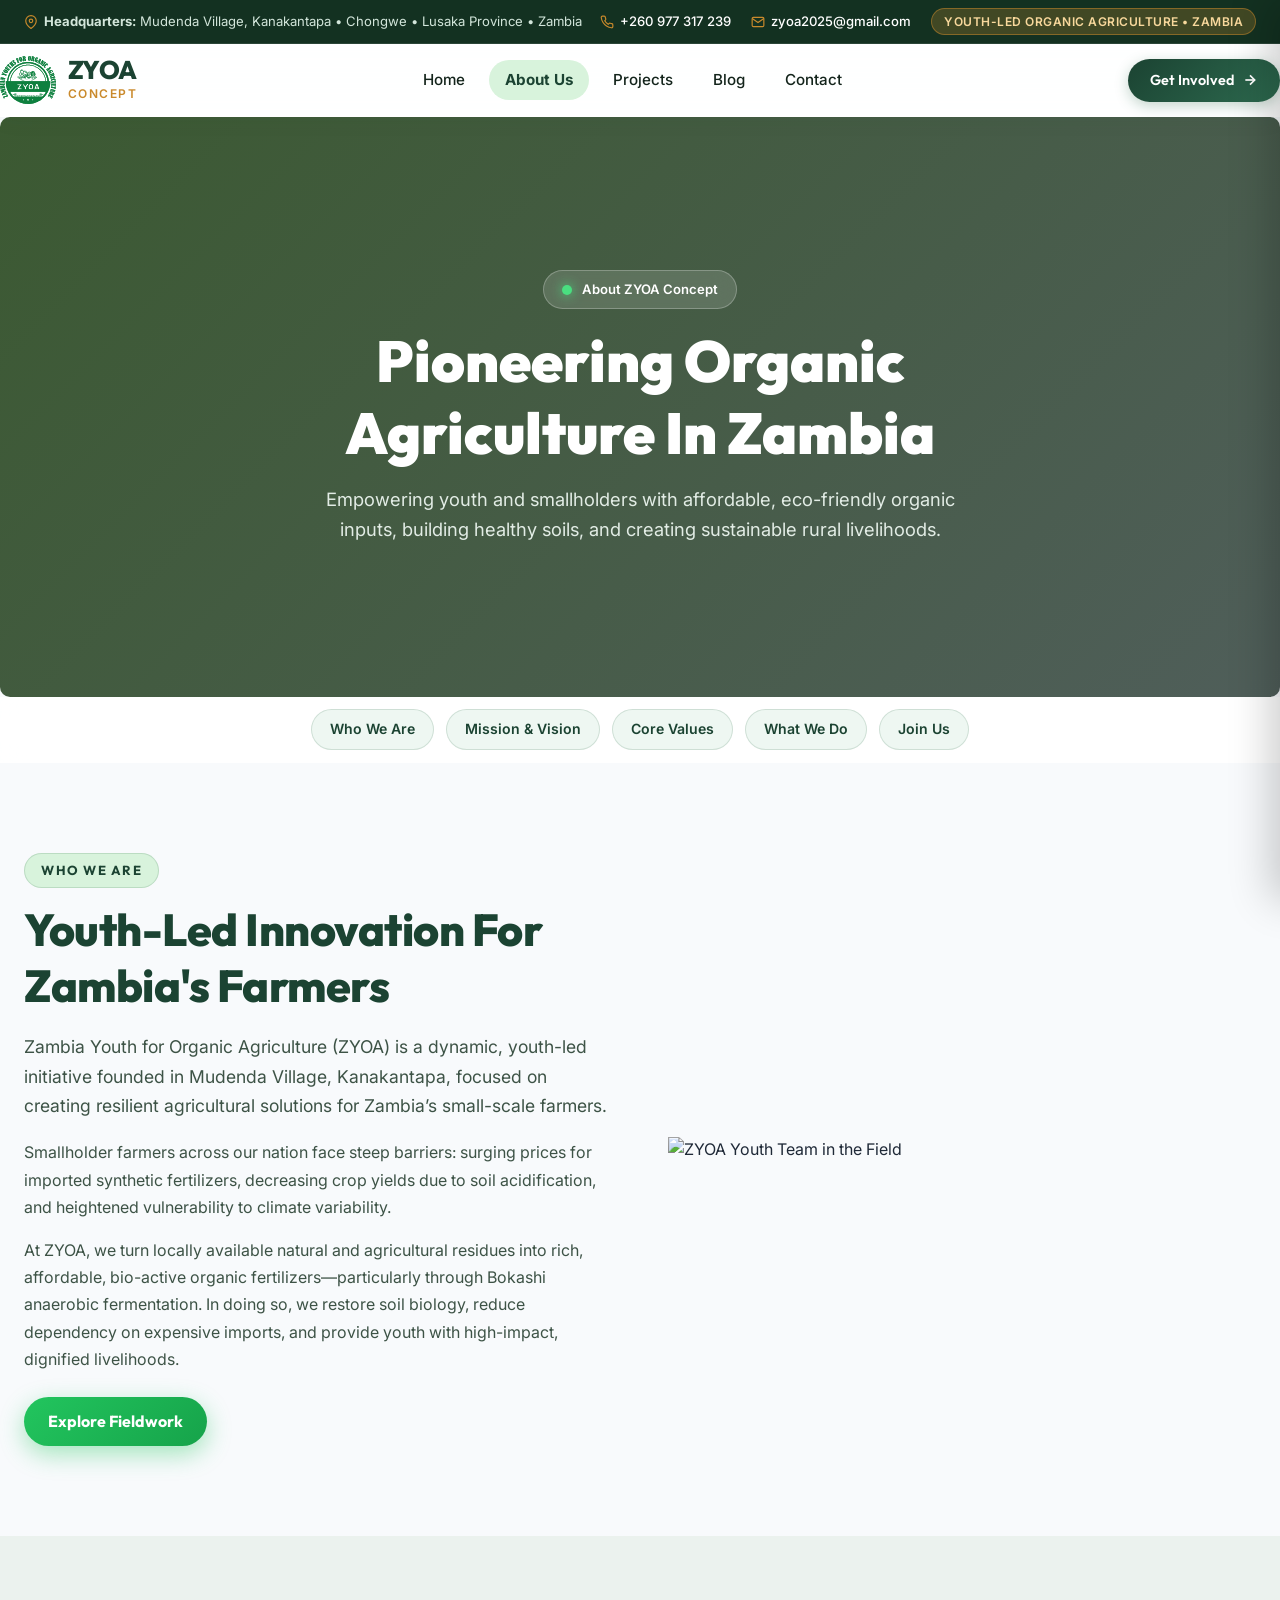
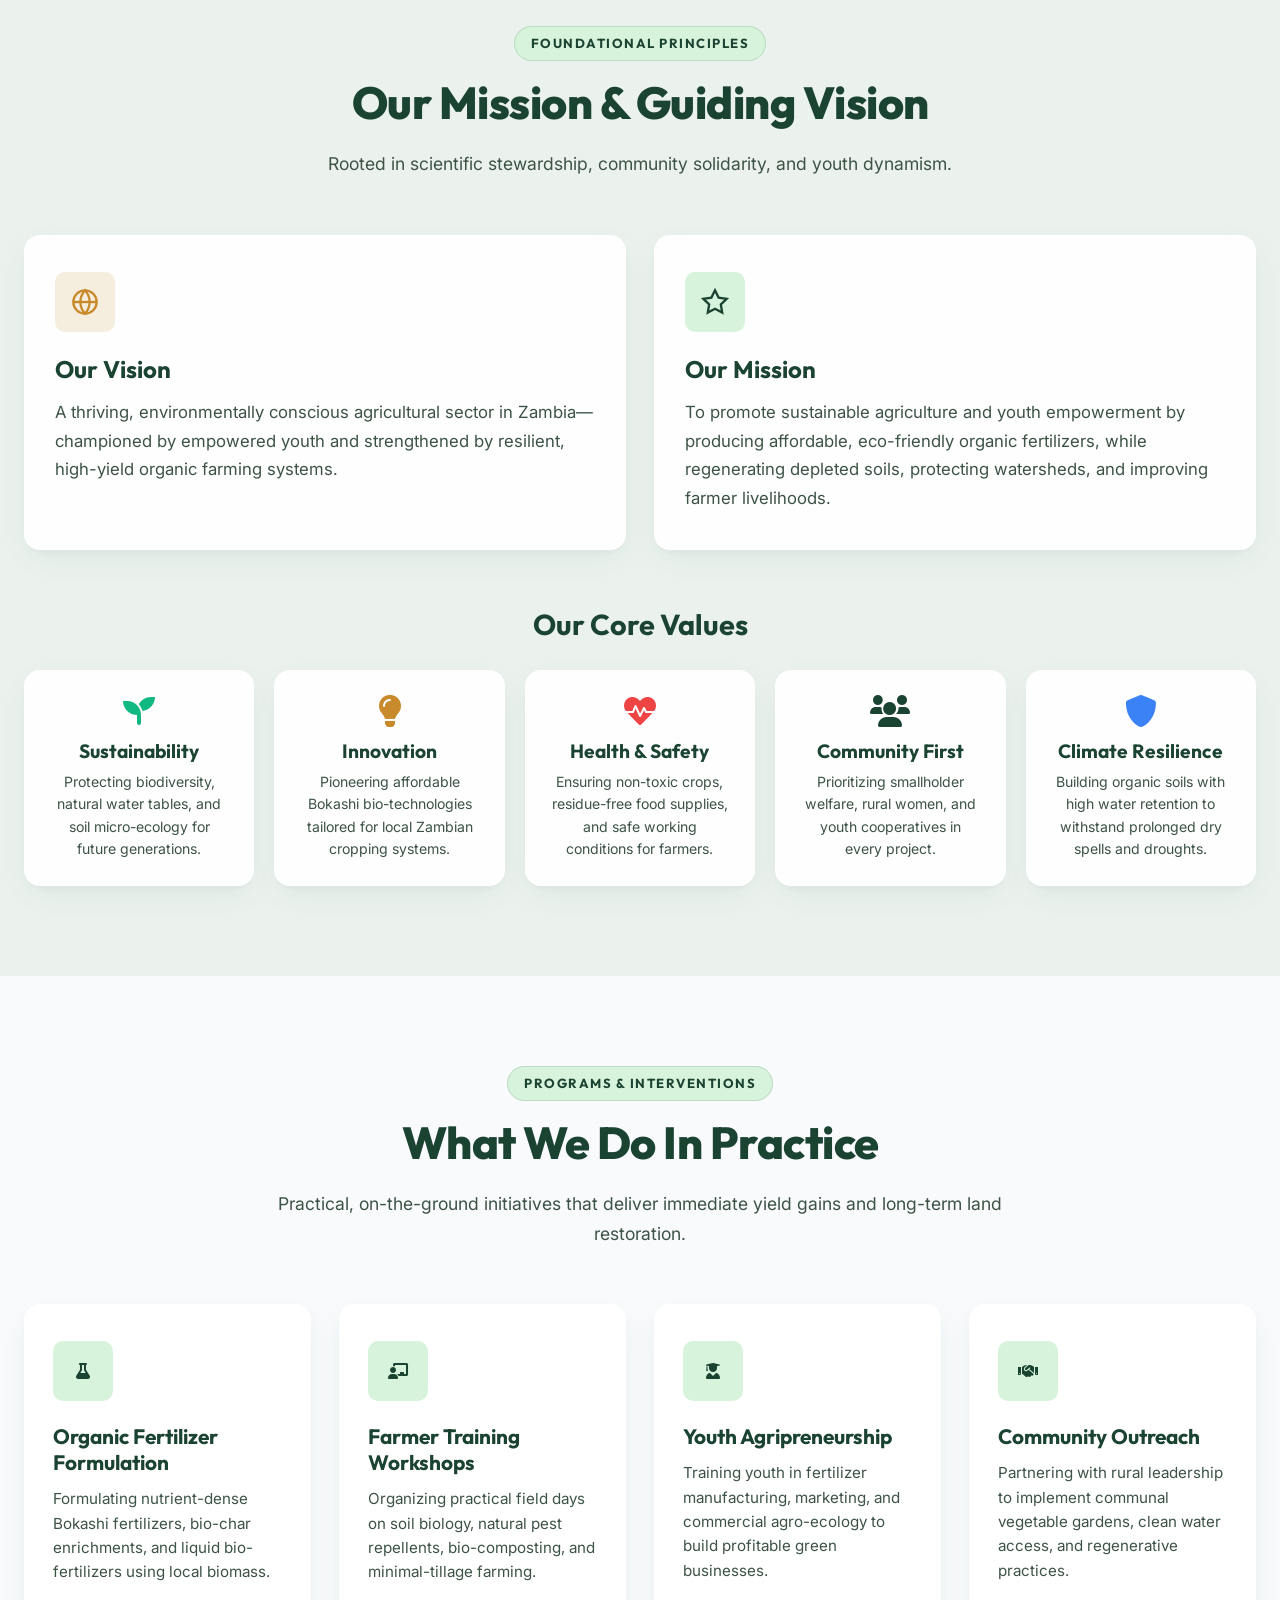
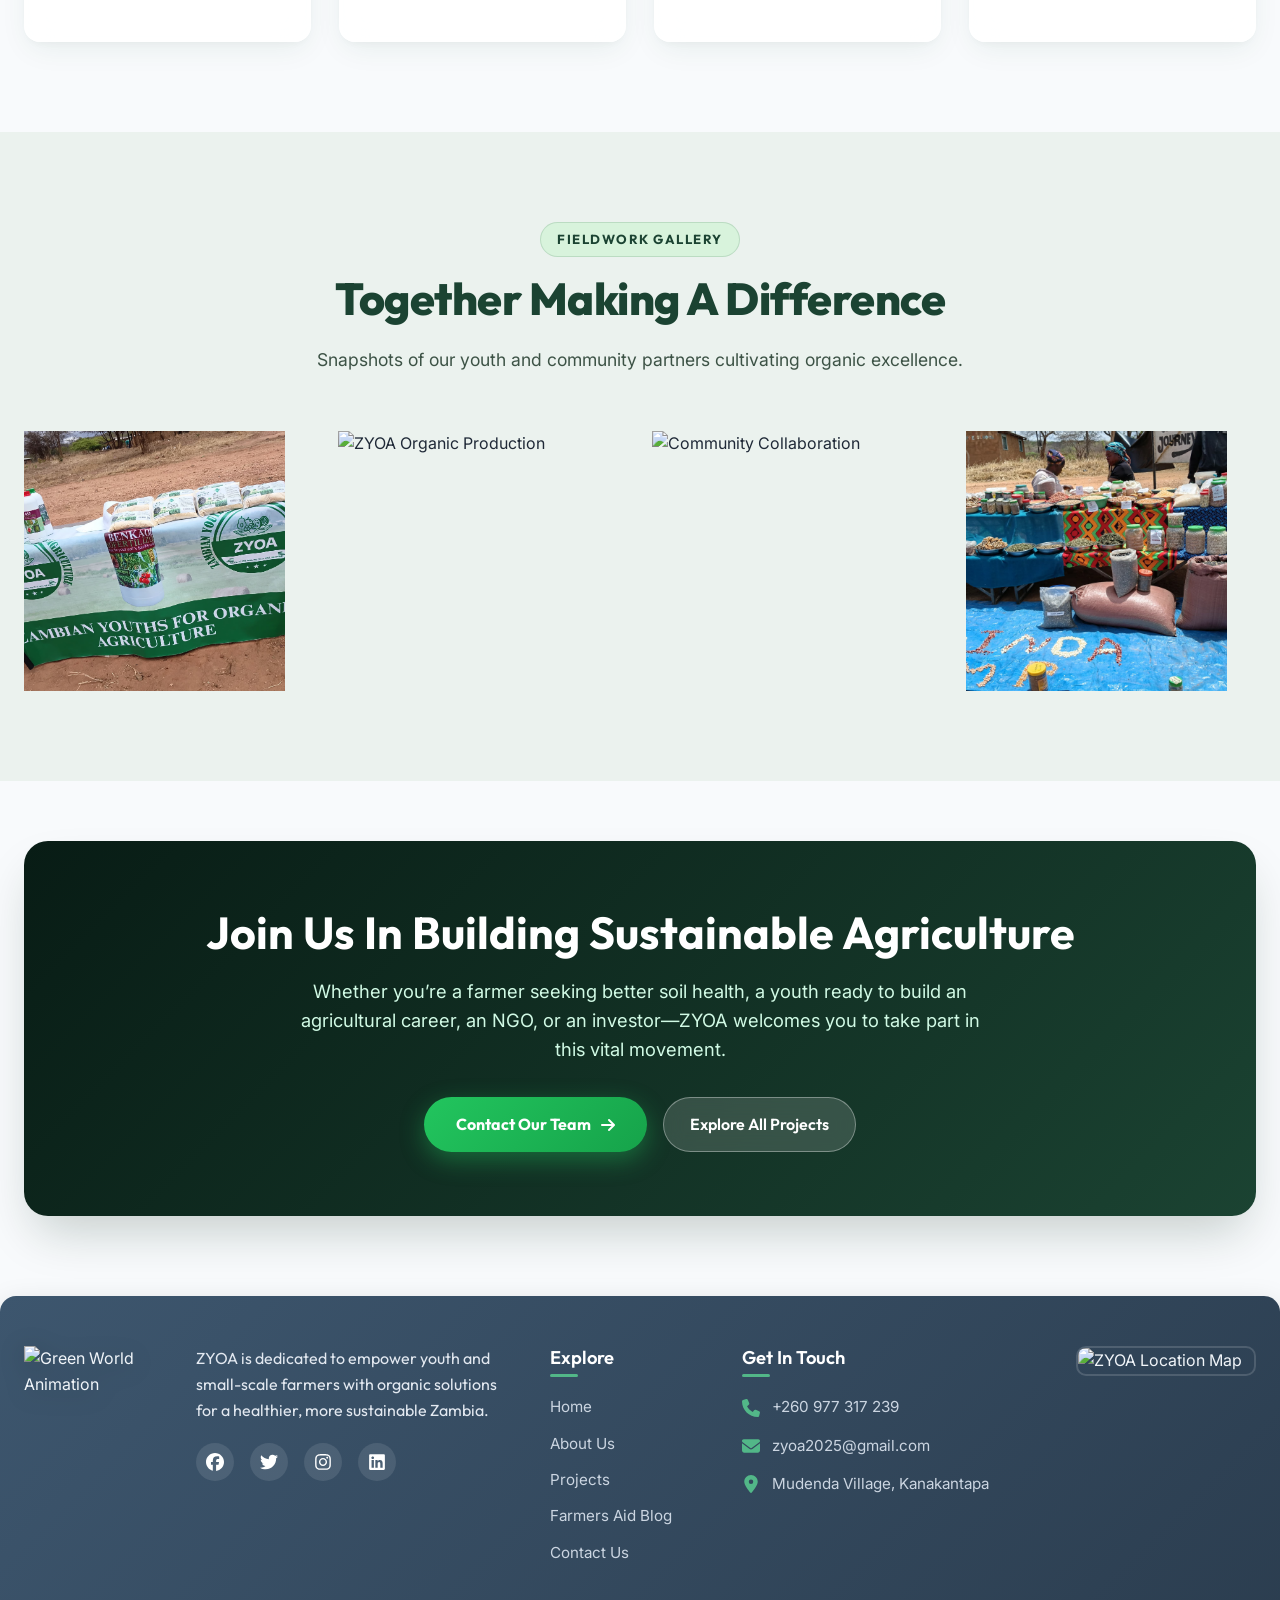
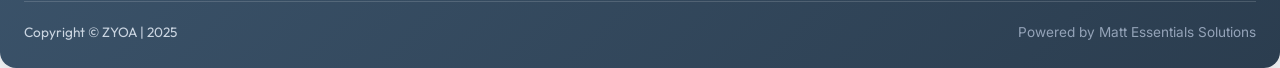
==== commit 071202b1: "chore: update attribution to Powered by Matt Essentials Solutions and consolidate contact number to " ====
--- a/about.html
+++ b/about.html
@@ -31,7 +31,7 @@
           <svg xmlns="http://www.w3.org/2000/svg" width="14" height="14" viewBox="0 0 24 24" fill="none" stroke="currentColor" stroke-width="2">
             <path d="M22 16.92v3a2 2 0 0 1-2.18 2 19.79 19.79 0 0 1-8.63-3.07 19.5 19.5 0 0 1-6-6 19.79 19.79 0 0 1-3.07-8.67A2 2 0 0 1 4.11 2h3a2 2 0 0 1 2 1.72 12.84 12.84 0 0 0 .7 2.81 2 2 0 0 1-.45 2.11L8.09 9.91a16 16 0 0 0 6 6l1.27-1.27a2 2 0 0 1 2.11-.45 12.84 12.84 0 0 0 2.81.7A2 2 0 0 1 22 16.92z"></path>
           </svg>
-          <a href="tel:+260771827708">+260 771 827 708</a>
+          <a href="tel:+260977317239">+260 977 317 239</a>
         </div>
         <div class="top-info-item">
           <svg xmlns="http://www.w3.org/2000/svg" width="14" height="14" viewBox="0 0 24 24" fill="none" stroke="currentColor" stroke-width="2">
@@ -102,7 +102,7 @@
       <a href="contacts.html">Contact Us</a>
     </nav>
     <div class="drawer-contacts">
-      <p><strong>Phone:</strong> +260 771 827 708</p>
+      <p><strong>Phone:</strong> +260 977 317 239</p>
       <p><strong>Email:</strong> zyoa2025@gmail.com</p>
       <div style="margin-top: 16px;">
         <a href="contacts.html" class="btn-primary" style="width: 100%; justify-content: center;">Send Message</a>
@@ -365,7 +365,7 @@
           <div class="contact-address">
             <div class="contact-plus-address">
               <svg xmlns="http://www.w3.org/2000/svg" viewBox="0 0 512 512"><path d="M164.9 24.6c-7.7-18.6-28-28.5-47.4-23.2l-88 24C12.1 30.2 0 46 0 64C0 311.4 200.6 512 448 512c18 0 33.8-12.1 38.6-29.5l24-88c5.3-19.4-4.6-39.7-23.2-47.4l-96-40c-16.3-6.8-35.2-2.1-46.3 11.6L304.7 368C234.3 334.7 177.3 277.7 144 207.3L193.3 167c13.7-11.2 18.4-30 11.6-46.3l-40-96z"/></svg>                                             
-              <a href="tel:+260771827708">+260 771 827 708</a>
+              <a href="tel:+260977317239">+260 977 317 239</a>
             </div>
             <div class="contact-plus-address">
               <svg xmlns="http://www.w3.org/2000/svg" viewBox="0 0 512 512"><path d="M48 64C21.5 64 0 85.5 0 112c0 15.1 7.1 29.3 19.2 38.4L236.8 313.6c11.4 8.5 27 8.5 38.4 0L492.8 150.4c12.1-9.1 19.2-23.3 19.2-38.4c0-26.5-21.5-48-48-48L48 64zM0 176L0 384c0 35.3 28.7 64 64 64l384 0c35.3 0 64-28.7 64-64l0-208L294.4 339.2c-22.8 17.1-54 17.1-76.8 0L0 176z"/></svg>          
@@ -388,7 +388,7 @@
    
     <div class="bottom-copy">
       <h6>Copyright &copy; ZYOA | 2025</h6>
-      <a href="#" class="develop-by">Designed &amp; Developed by: Chiiko Matthew</a>
+      <a href="https://mattessentials.online/" target="_blank" rel="noopener noreferrer" class="develop-by">Powered by Matt Essentials Solutions</a>
     </div>
   </footer>
 
--- a/static/css/zyoa-theme.css
+++ b/static/css/zyoa-theme.css
@@ -884,13 +884,12 @@
 
 .split-image-wrap {
   position: relative;
-  border-radius: var(--radius-lg);
+  
   overflow: hidden;
-  box-shadow: var(--glass-shadow-floating);
 }
 
 .split-image-wrap img {
-  width: 100%;
+  width: 90%;
   height: auto;
   object-fit: cover;
   transition: transform var(--transition-normal);
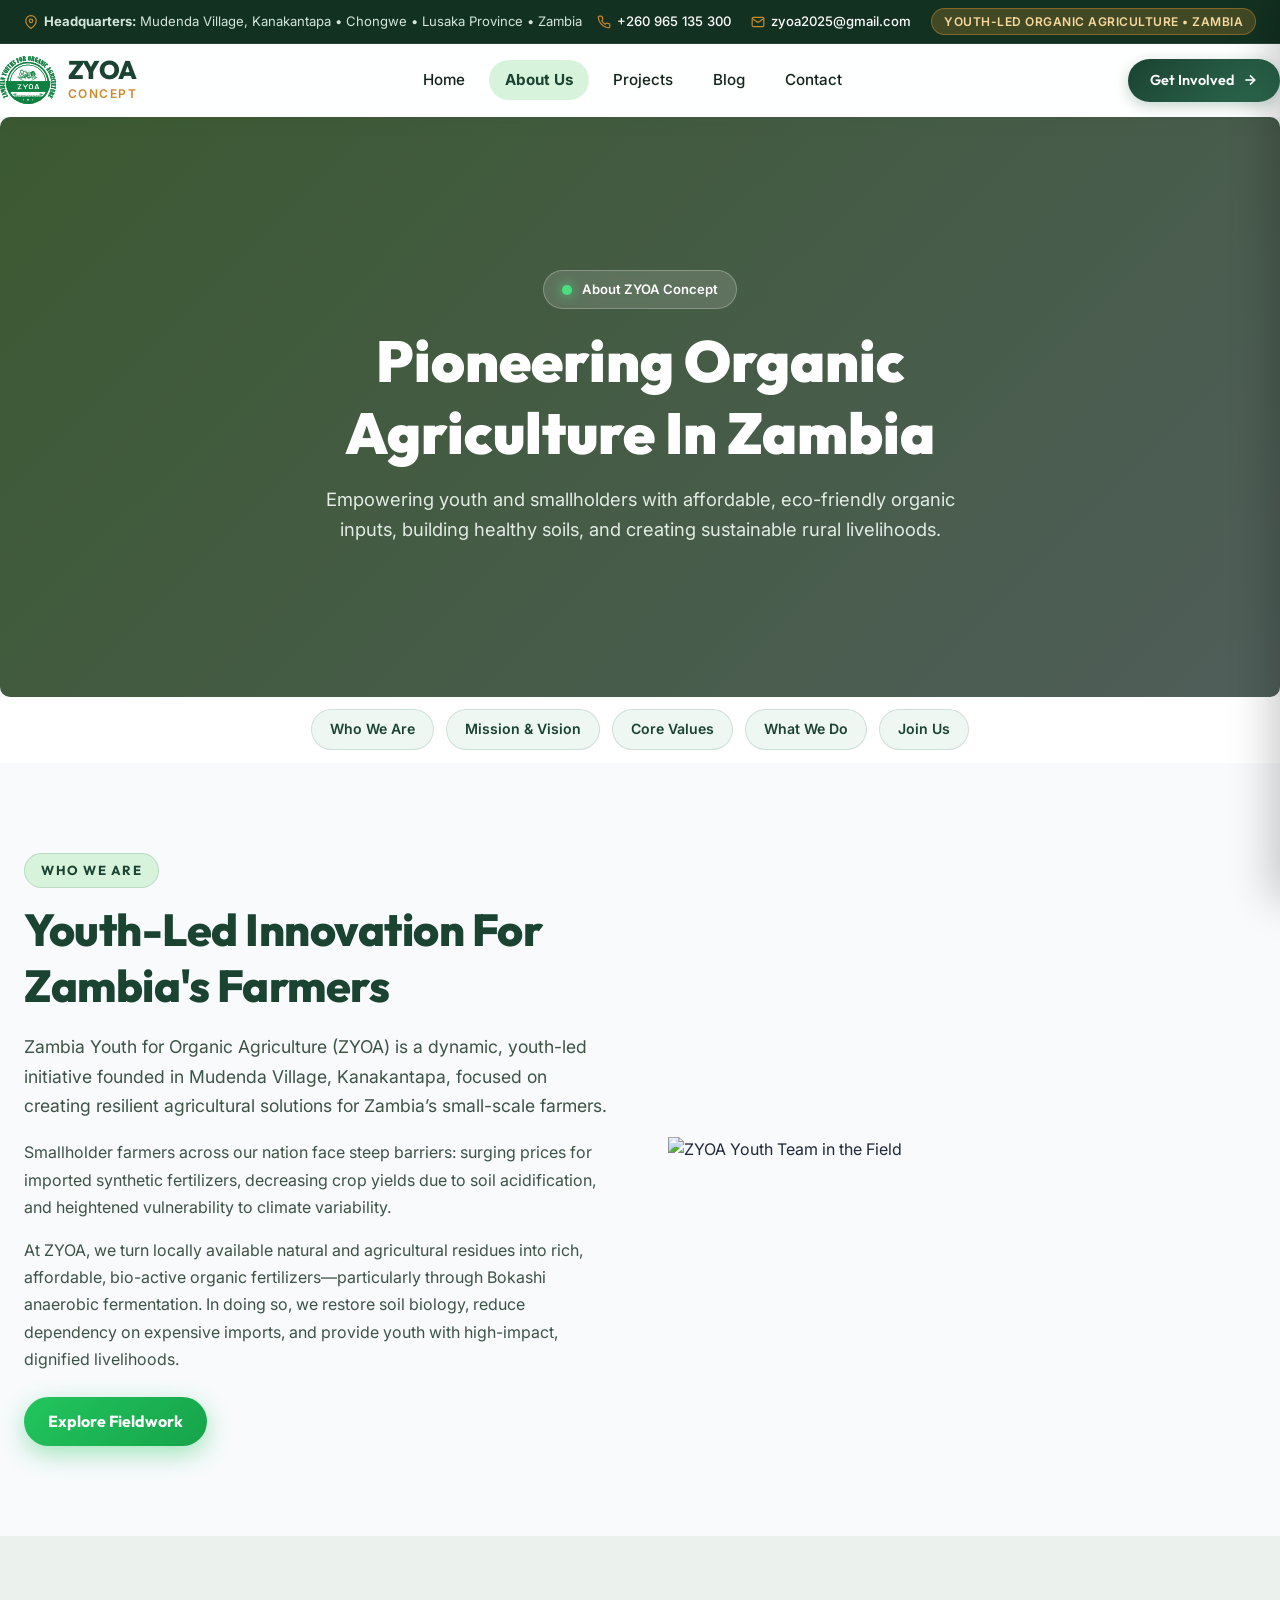
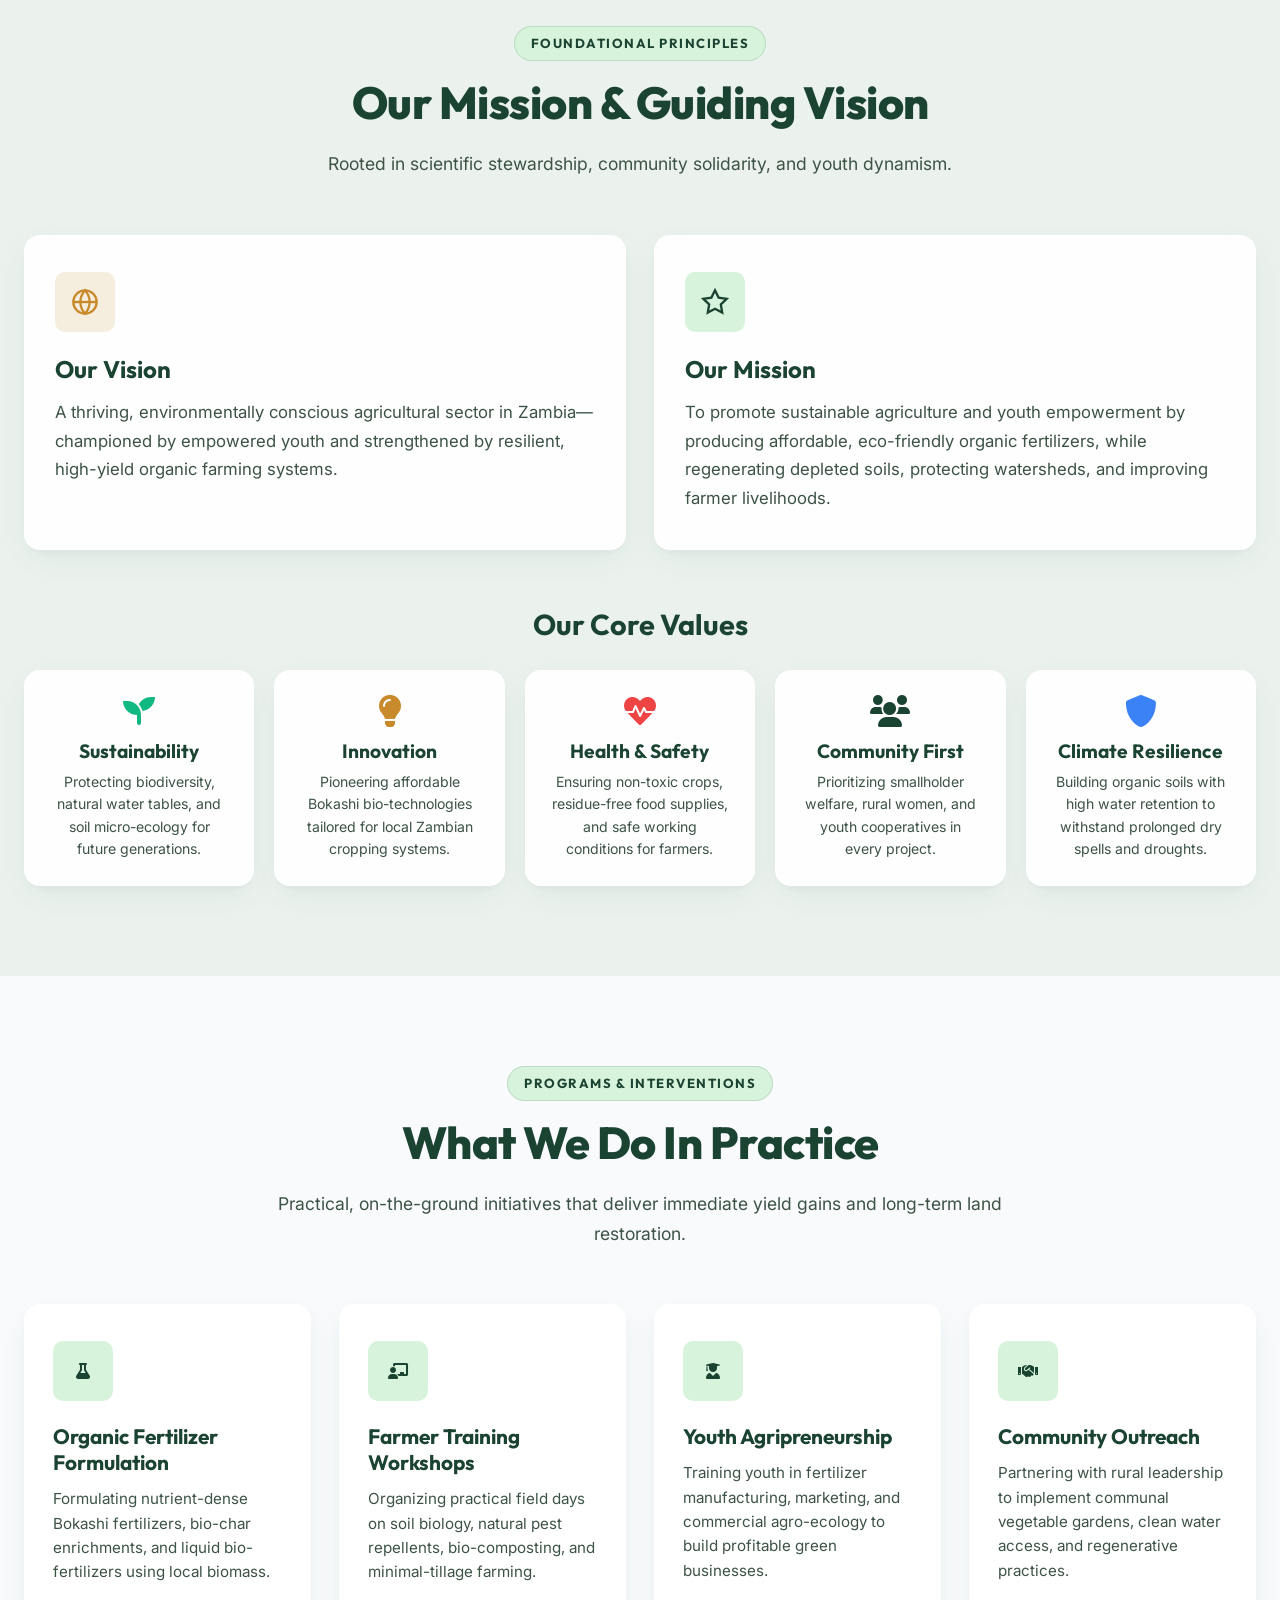
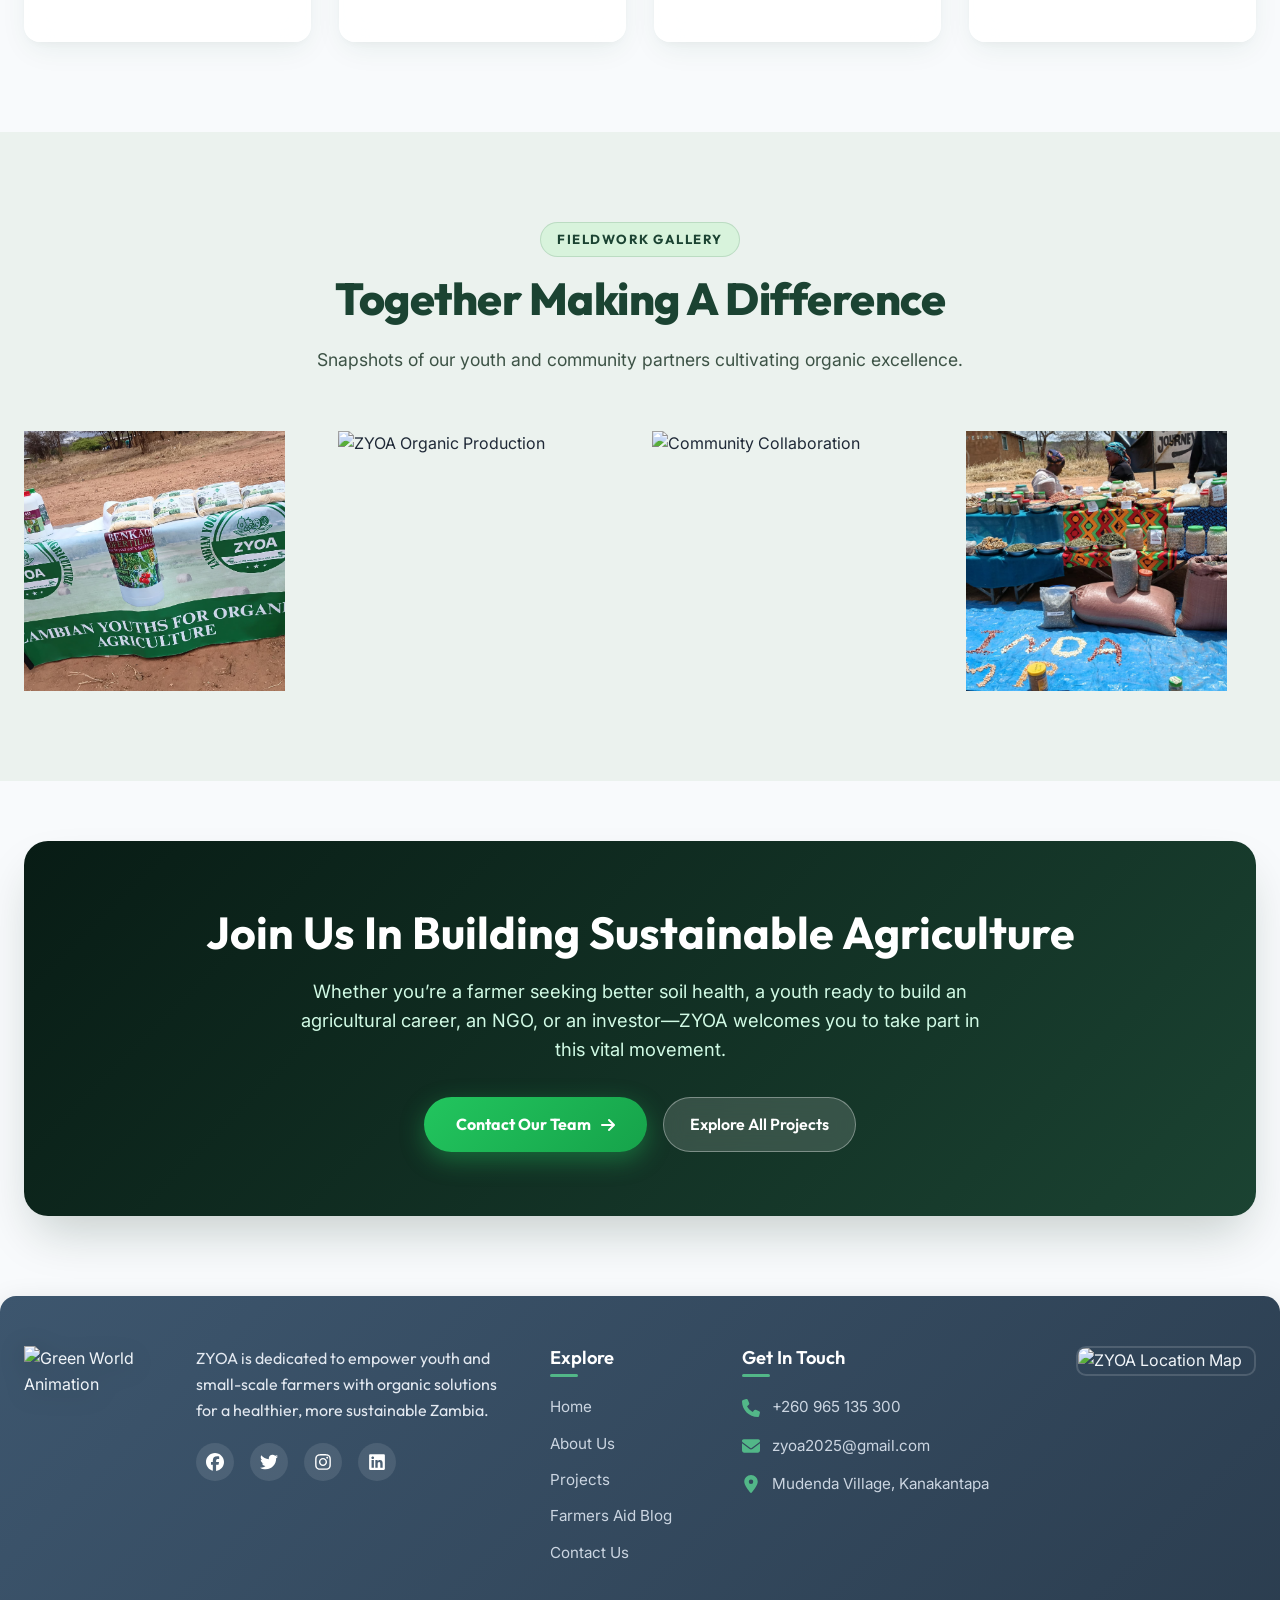
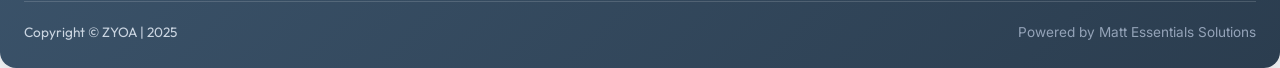
==== commit f8e2938c: "Update blog articles with downloaded images, add World Food Day article, replace index card SVGs wit" ====
--- a/about.html
+++ b/about.html
@@ -31,7 +31,7 @@
           <svg xmlns="http://www.w3.org/2000/svg" width="14" height="14" viewBox="0 0 24 24" fill="none" stroke="currentColor" stroke-width="2">
             <path d="M22 16.92v3a2 2 0 0 1-2.18 2 19.79 19.79 0 0 1-8.63-3.07 19.5 19.5 0 0 1-6-6 19.79 19.79 0 0 1-3.07-8.67A2 2 0 0 1 4.11 2h3a2 2 0 0 1 2 1.72 12.84 12.84 0 0 0 .7 2.81 2 2 0 0 1-.45 2.11L8.09 9.91a16 16 0 0 0 6 6l1.27-1.27a2 2 0 0 1 2.11-.45 12.84 12.84 0 0 0 2.81.7A2 2 0 0 1 22 16.92z"></path>
           </svg>
-          <a href="tel:+260977317239">+260 977 317 239</a>
+          <a href="tel:+260965135300">+260 965 135 300</a>
         </div>
         <div class="top-info-item">
           <svg xmlns="http://www.w3.org/2000/svg" width="14" height="14" viewBox="0 0 24 24" fill="none" stroke="currentColor" stroke-width="2">
@@ -102,7 +102,7 @@
       <a href="contacts.html">Contact Us</a>
     </nav>
     <div class="drawer-contacts">
-      <p><strong>Phone:</strong> +260 977 317 239</p>
+      <p><strong>Phone:</strong> +260 965 135 300</p>
       <p><strong>Email:</strong> zyoa2025@gmail.com</p>
       <div style="margin-top: 16px;">
         <a href="contacts.html" class="btn-primary" style="width: 100%; justify-content: center;">Send Message</a>
@@ -365,7 +365,7 @@
           <div class="contact-address">
             <div class="contact-plus-address">
               <svg xmlns="http://www.w3.org/2000/svg" viewBox="0 0 512 512"><path d="M164.9 24.6c-7.7-18.6-28-28.5-47.4-23.2l-88 24C12.1 30.2 0 46 0 64C0 311.4 200.6 512 448 512c18 0 33.8-12.1 38.6-29.5l24-88c5.3-19.4-4.6-39.7-23.2-47.4l-96-40c-16.3-6.8-35.2-2.1-46.3 11.6L304.7 368C234.3 334.7 177.3 277.7 144 207.3L193.3 167c13.7-11.2 18.4-30 11.6-46.3l-40-96z"/></svg>                                             
-              <a href="tel:+260977317239">+260 977 317 239</a>
+              <a href="tel:+260965135300">+260 965 135 300</a>
             </div>
             <div class="contact-plus-address">
               <svg xmlns="http://www.w3.org/2000/svg" viewBox="0 0 512 512"><path d="M48 64C21.5 64 0 85.5 0 112c0 15.1 7.1 29.3 19.2 38.4L236.8 313.6c11.4 8.5 27 8.5 38.4 0L492.8 150.4c12.1-9.1 19.2-23.3 19.2-38.4c0-26.5-21.5-48-48-48L48 64zM0 176L0 384c0 35.3 28.7 64 64 64l384 0c35.3 0 64-28.7 64-64l0-208L294.4 339.2c-22.8 17.1-54 17.1-76.8 0L0 176z"/></svg>          
--- a/static/css/zyoa-theme.css
+++ b/static/css/zyoa-theme.css
@@ -853,6 +853,102 @@
   margin-bottom: 12px;
 }
 
+.feature-service-card .project-thumb {
+  height: 190px;
+  border-radius: var(--radius-md);
+  margin-bottom: 20px;
+  overflow: hidden;
+  position: relative;
+}
+
+.feature-service-card .project-thumb img {
+  width: 100%;
+  height: 100%;
+  object-fit: cover;
+  display: block;
+  transition: transform 0.5s ease;
+}
+
+.feature-service-card:hover .project-thumb img {
+  transform: scale(1.08);
+}
+
+/* World Food Day Collage */
+.wfd-image-collage {
+  display: flex;
+  flex-direction: column;
+  gap: 3px;
+  background: #0f172a;
+  overflow: hidden;
+  height: 240px;
+}
+
+.wfd-img-main {
+  height: 140px;
+  overflow: hidden;
+}
+
+.wfd-img-main img {
+  width: 100%;
+  height: 100%;
+  object-fit: cover;
+  display: block;
+  transition: transform 0.5s ease;
+}
+
+.wfd-img-row {
+  display: grid;
+  grid-template-columns: 1fr 1fr;
+  gap: 3px;
+  height: 97px;
+}
+
+.wfd-img-sub {
+  height: 100%;
+  overflow: hidden;
+}
+
+.wfd-img-sub img {
+  width: 100%;
+  height: 100%;
+  object-fit: cover;
+  display: block;
+  transition: transform 0.5s ease;
+}
+
+.wfd-article-card:hover .wfd-img-main img,
+.wfd-article-card:hover .wfd-img-sub img {
+  transform: scale(1.06);
+}
+
+.wfd-slogan {
+  padding: 10px 14px;
+  background: rgba(34, 197, 94, 0.1);
+  border-left: 3px solid #16a34a;
+  border-radius: var(--radius-sm);
+  font-weight: 700;
+  color: #166534;
+  font-size: 0.95rem;
+  margin: 14px 0 10px 0;
+}
+
+.wfd-hashtags {
+  display: flex;
+  flex-wrap: wrap;
+  gap: 6px;
+  font-size: 0.78rem;
+  color: #166534;
+  margin-bottom: 16px;
+}
+
+.wfd-hashtags span {
+  background: #f0fdf4;
+  color: #166534;
+  padding: 3px 8px;
+  border-radius: 4px;
+  font-weight: 600;
+}
+
 .feature-service-card p {
   font-size: 0.95rem;
   line-height: 1.6;
